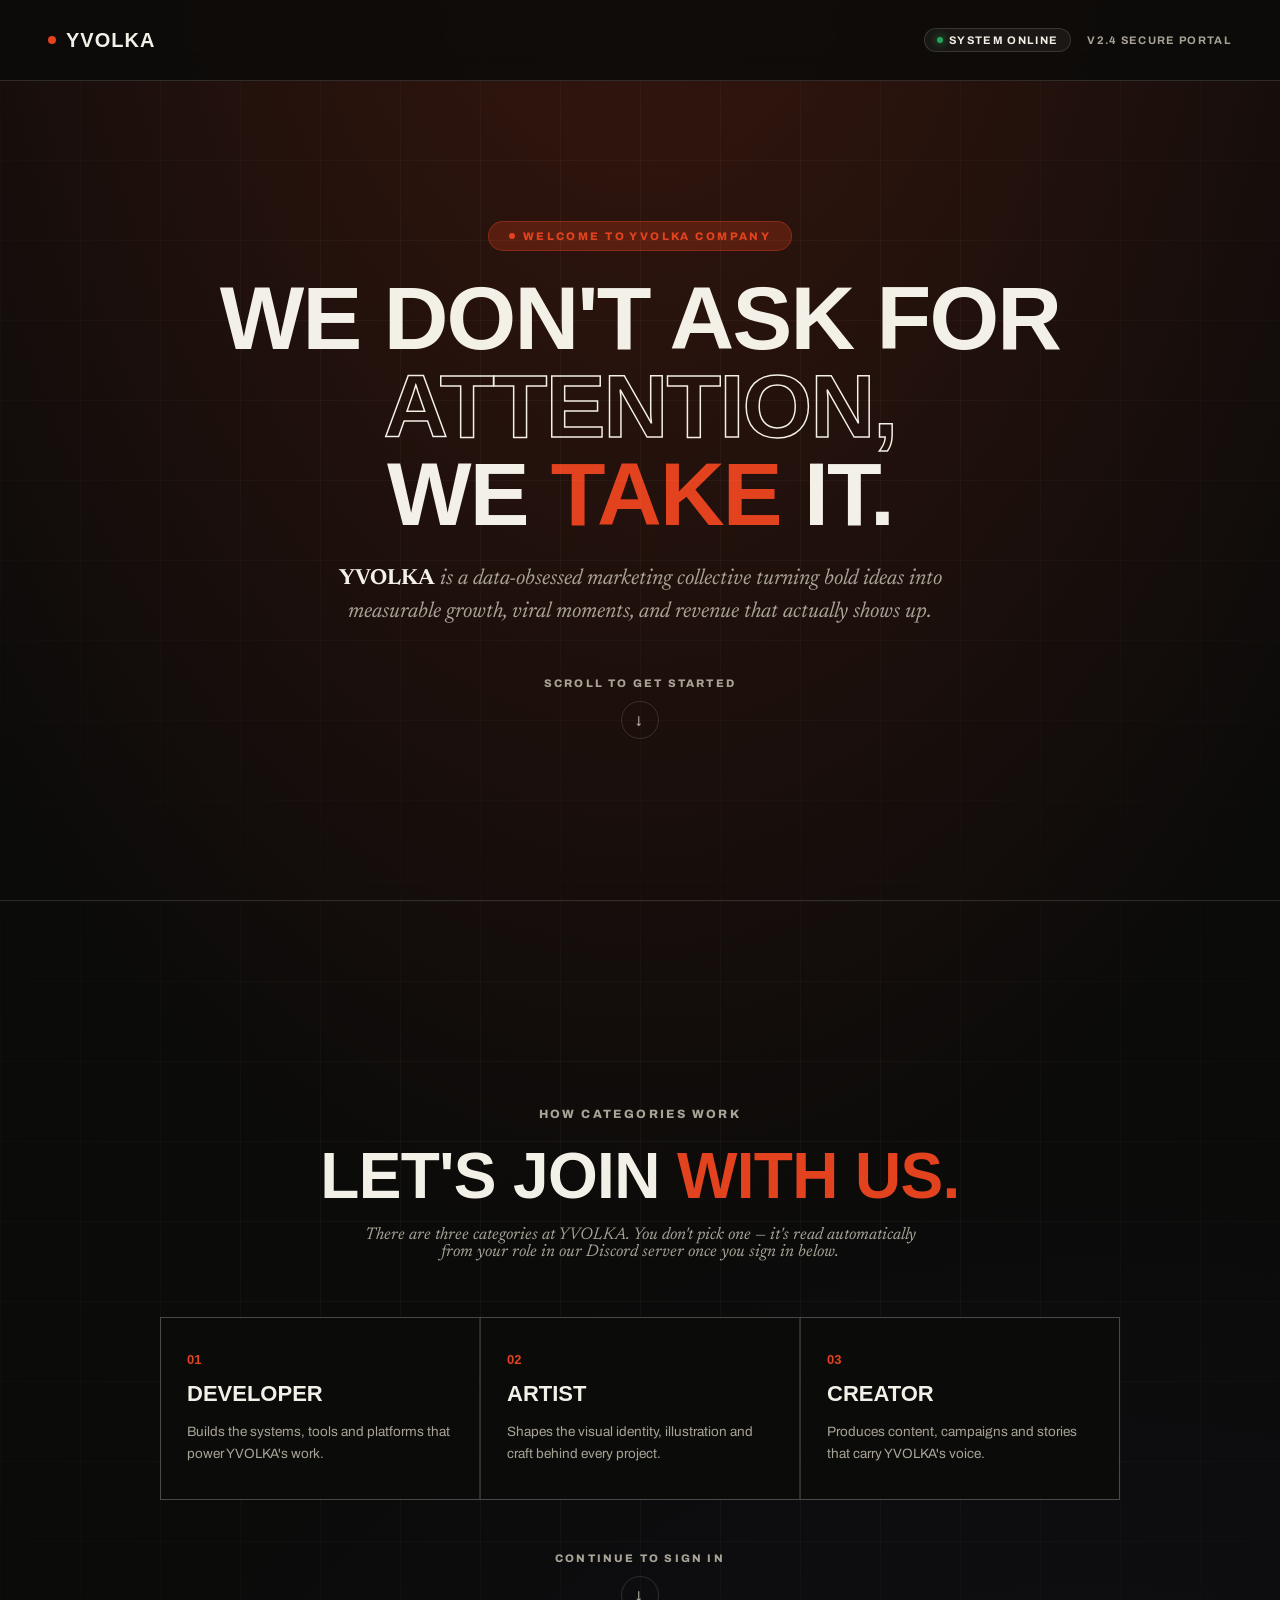
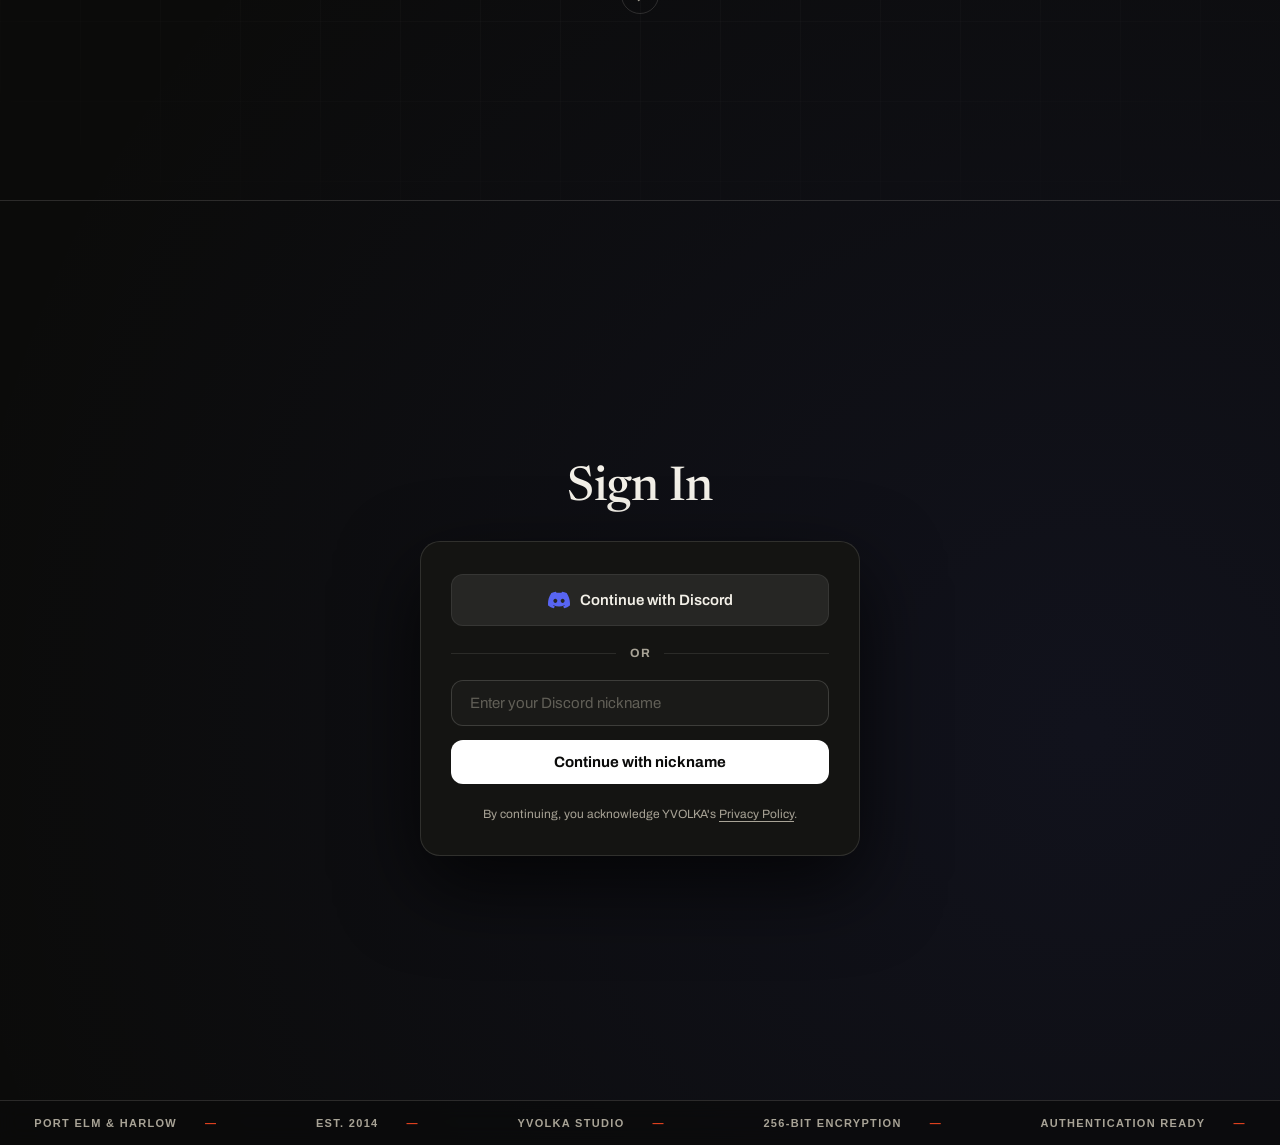
==== index.html @ 507f9763 "add files" ====
<!DOCTYPE html>
<html lang="en">
<head>
  <meta charset="UTF-8">
  <meta name="viewport" content="width=device-width, initial-scale=1.0">
  <title>YVOLKA Company </title>
  <link rel="preconnect" href="https://fonts.googleapis.com">
  <link href="https://fonts.googleapis.com/css2?family=Archivo:wght@400;500;600;700;900&family=Archivo+Expanded:wght@700;800;900&family=Newsreader:ital,wght@0,400;0,500;1,400&display=swap" rel="stylesheet">
  <link rel="stylesheet" href="style.css">
</head>
<body>

  <!-- ==================== WELCOME COVER VIEW (YVOLKA HERO + SCROLL TO LOGIN) ==================== -->
  <div id="welcomeView" class="app-view view-active">
    <div class="welcome-page-wrap">

      <!-- Top Fixed Nav Bar -->
      <header class="welcome-top-nav">
        <div class="welcome-brand">
          <span class="dot"></span> YVOLKA
        </div>
        <div class="welcome-sys-status">
          <div class="status-pill">
            <span class="live-dot"></span> SYSTEM ONLINE
          </div>
          <span>v2.4 SECURE PORTAL</span>
        </div>
      </header>

      <!-- SECTION 1: YVOLKA WELCOME GREETING HERO (FIRST SCREEN) -->
      <section class="yvolka-welcome-hero">
        <div class="welcome-grid-bg"></div>

        <div class="yvolka-badge">
          <span class="dot"></span> Welcome to YVOLKA Company
        </div>

        <h1 class="yvolka-hero-title">
          We don't ask for <span class="stroke">attention,</span><br>
          We <span class="accent">take</span> it.
        </h1>

        <p class="yvolka-hero-sub">
          <strong>YVOLKA</strong> is a data-obsessed marketing collective turning bold ideas into measurable growth, viral moments, and revenue that actually shows up.
        </p>

        <!-- Scroll down indicator to Role section -->
        <a href="#rolesSection" class="scroll-prompt">
          <span>Scroll to Get Started</span>
          <div class="scroll-arrow-icon">
            ↓
          </div>
        </a>
      </section>

      <!-- SECTION 1.5: LET'S JOIN WITH US — CATEGORIES (INFO ONLY, NO PICKING) -->
      <section id="rolesSection" class="roles-section">
        <div class="welcome-grid-bg"></div>
        <div class="roles-inner">
          <span class="eyebrow-alt">How categories work</span>
          <h2 class="roles-title">Let's Join <span class="accent">With Us.</span></h2>
          <p class="roles-sub">There are three categories at YVOLKA. You don't pick one — it's read automatically from your role in our Discord server once you sign in below.</p>

          <div class="role-info-grid">
            <div class="role-info-card">
              <span class="role-num">01</span>
              <h3>Developer</h3>
              <p>Builds the systems, tools and platforms that power YVOLKA's work.</p>
            </div>
            <div class="role-info-card">
              <span class="role-num">02</span>
              <h3>Artist</h3>
              <p>Shapes the visual identity, illustration and craft behind every project.</p>
            </div>
            <div class="role-info-card">
              <span class="role-num">03</span>
              <h3>Creator</h3>
              <p>Produces content, campaigns and stories that carry YVOLKA's voice.</p>
            </div>
          </div>

          <a href="#authSection" class="scroll-prompt roles-continue">
            <span>Continue to Sign In</span>
            <div class="scroll-arrow-icon">↓</div>
          </a>
        </div>
      </section>

      <!-- SECTION 2: SIGN IN CARD SECTION (SCROLL DOWN REVEAL) -->
      <section id="authSection" class="auth-section">
        <h2 class="auth-page-title">Sign In</h2>

        <div class="auth-card">
          <!-- Option 1: Continue with Discord -->
          <button id="discordLoginBtn" class="btn-auth-discord" title="Log in via official Discord OAuth2 API">
            <svg viewBox="0 0 127.14 96.36">
              <path d="M107.7,8.07A105.15,105.15,0,0,0,81.47,0a72.06,72.06,0,0,0-3.36,6.83A97.68,97.68,0,0,0,49,6.83,72.37,72.37,0,0,0,45.64,0,105.89,105.89,0,0,0,19.39,8.09C2.79,32.65-1.71,56.6.54,80.21h0A105.73,105.73,0,0,0,32.71,96.36,77.7,77.7,0,0,0,39.6,85.25a68.42,68.42,0,0,1-10.85-5.18c.91-.66,1.8-1.34,2.66-2a73.57,73.57,0,0,0,64.32,0c.87.69,1.76,1.37,2.66,2a68.68,68.68,0,0,1-10.87,5.19,77.5,77.5,0,0,0,6.89,11.1,105.25,105.25,0,0,0,32.19-16.14c2.64-27.38-4.51-51.11-18.91-72.13ZM42.45,65.69C36.18,65.69,31,60,31,53s5-12.74,11.43-12.74S54,45.92,53.86,53,48.8,65.69,42.45,65.69Zm42.24,0C78.41,65.69,73.25,60,73.25,53s5-12.74,11.44-12.74S96.23,45.92,96.09,53,91,65.69,84.69,65.69Z"/>
            </svg>
            Continue with Discord
          </button>

          <!-- Divider "OR" -->
          <div class="auth-divider">
            <span>OR</span>
          </div>

          <!-- Option 2: Enter Discord Nickname -->
          <div class="auth-input-group">
            <input type="text" id="nicknameInputInline" class="auth-input" placeholder="Enter your Discord nickname">
            <button id="nicknameSubmitBtn" class="btn-auth-continue">Continue with nickname</button>
          </div>

          <!-- Terms Footer -->
          <p class="auth-terms">
            By continuing, you acknowledge YVOLKA's <a href="#">Privacy Policy</a>.
          </p>
        </div>

      </section>

      <!-- Bottom Ticker -->
      <footer class="welcome-footer-ticker">
        <div class="welcome-ticker-inner">
          <span>PORT ELM &amp; HARLOW</span>
          <span>EST. 2014</span>
          <span>YVOLKA STUDIO</span>
          <span>256-BIT ENCRYPTION</span>
          <span>AUTHENTICATION READY</span>
        </div>
      </footer>
    </div>
  </div>

  <!-- ==================== PROTECTED DASHBOARD VIEW ==================== -->
  <div id="dashboardView" class="app-view">

    <!-- Top Discord User Status Bar -->
    <div id="discordUserBar" class="discord-user-bar">
      <div class="user-profile-info">
        <div class="user-avatar-wrap">
          <img id="userAvatarImg" class="user-avatar" src="https://cdn.discordapp.com/embed/avatars/0.png" alt="Discord Avatar">
          <span class="user-status-dot"></span>
        </div>
        <div class="user-details">
          <div class="user-name">
            <span id="userGlobalName">Alex Rivera</span>
            <span class="auth-badge">Verified via Discord</span>
            <span class="role-chip" id="userRoleBadge">—</span>
          </div>
          <div id="userUsername" class="user-tag">@alex_yvolka</div>
        </div>
      </div>

      <button id="logoutBtn" class="btn-logout">
        Sign Out
      </button>
    </div>

    <!-- MAIN YVOLKA COMPANY PROFILE CONTENT -->
    <header class="nav" id="siteNav">
      <a href="#top" class="logo"><span class="dot"></span>YVOLKA</a>
      <nav class="links">
        <a href="#" class="dash-nav-link active" data-view="home">Home</a>
        <a href="#" class="dash-nav-link" data-view="account">Account</a>
        <a href="#" class="dash-nav-link" data-view="campaign">Campaign</a>
      </nav>
      <a href="#contact" class="nav-cta">Contact</a>
    </header>

    <main id="top">

      <!-- ============== HOME (company content) ============== -->
      <div class="dash-view active" id="dashHome">

        <!-- HERO -->
        <section class="hero">
          <div class="hero-grid"></div>
          <div class="hero-eyebrow"><span class="dot"></span>PORT ELM &amp; HARLOW — DIGITAL BRAND STUDIO</div>
          <h1 class="hero-title">
            <span class="hero-reveal"><span>Built to <span class="stroke">provoke.</span></span></span><br>
            <span class="hero-reveal"><span>Designed to <span class="accent">convert.</span></span></span>
          </h1>
          <div class="hero-sub-row">
            <p class="hero-copy">YVOLKA is a research-driven design studio that helps brands <strong>engage</strong> users, <strong>connect</strong> with customers, and quietly <strong>outmaneuver</strong> their competition.</p>
            <div class="hero-tags tag-list">
              <span>Research</span><span>Strategy</span><span>Brand</span><span>Web</span>
            </div>
          </div>
        </section>

        <!-- CLIENT MARQUEE -->
        <section class="marquee-section" aria-label="Client roster">
          <div class="marquee-track" id="marqueeTrack"></div>
        </section>

        <!-- ABOUT -->
        <section class="section" id="about">
          <div class="about-grid">
            <div><span class="eyebrow">Who we are</span><h2 class="section-title">An international studio reimagining how brands connect</h2></div>
            <div>
              <p>We're a small team of curious humans who build work we're proud of, for brands we believe in. Every project pairs deep research with sharp art direction — combining strategy, branding, web design and development into digital experiences that actually move the needle.</p>
              <a href="#" class="reel-btn"><span class="playdot"></span> Play studio reel</a>
            </div>
          </div>
        </section>

        <!-- CAPABILITIES -->
        <section class="section" id="capabilities">
          <div class="section-head"><div><span class="eyebrow">What we do</span><h2 class="section-title">Capabilities</h2></div></div>
          <div class="cap-list">
            <details class="cap-item" open>
              <summary><span class="cap-num">01</span><span class="cap-title">Research &amp; Strategy</span><span class="cap-toggle">+</span></summary>
              <div class="cap-body">
                We ground every engagement in primary and secondary research — usability testing, competitive audits, and stakeholder interviews — so creative decisions are validated, not guessed.
                <div class="tag-list"><span>User Research</span><span>Competitive Audit</span><span>SEO Strategy</span></div>
              </div>
            </details>
            <details class="cap-item">
              <summary><span class="cap-num">02</span><span class="cap-title">Brand &amp; Design</span><span class="cap-toggle">+</span></summary>
              <div class="cap-body">
                Art direction, identity systems, and visual content that communicate what words can't — built to scale across every touchpoint a brand shows up in.
                <div class="tag-list"><span>Identity Systems</span><span>Art Direction</span><span>Design Systems</span></div>
              </div>
            </details>
            <details class="cap-item">
              <summary><span class="cap-num">03</span><span class="cap-title">Engineering</span><span class="cap-toggle">+</span></summary>
              <div class="cap-body">
                Full-stack discipline applied to low-code systems — Webflow, headless commerce, and custom builds — so founders can ship fast and test concepts without waiting on a dev queue.
                <div class="tag-list"><span>Webflow</span><span>eCommerce</span><span>Custom Development</span></div>
              </div>
            </details>
          </div>
        </section>

        <!-- AWARDS -->
        <section class="section">
          <div class="section-head"><div><span class="eyebrow">Recognition</span><h2 class="section-title">We don't chase awards, but it's nice</h2></div></div>
          <div class="awards-grid">
            <div class="award-card"><div class="award-org">Design Press</div><ul><li>Site of the Day</li><li>Honourable Mention</li><li>Studio to Watch</li></ul></div>
            <div class="award-card"><div class="award-org">Web Annual</div><ul><li>Site of the Day</li></ul></div>
            <div class="award-card"><div class="award-org">Interface Awards</div><ul><li>Website of the Day</li><li>UX Design</li><li>UI Design</li></ul></div>
            <div class="award-card"><div class="award-org">Craft Guild</div><ul><li>Shortlisted</li></ul></div>
          </div>
        </section>

        <!-- STAT TICKER -->
        <div class="stat-ticker">
          <div class="ticker-row right"><div class="ticker-inner" id="tickerA"></div></div>
          <div class="ticker-row left"><div class="ticker-inner" id="tickerB"></div></div>
        </div>

      </div>

      <!-- ============== ACCOUNT ============== -->
      <div class="dash-view" id="dashAccount">
        <section class="section account-section">
          <div class="section-head"><div><span class="eyebrow">Your profile</span><h2 class="section-title">Account</h2></div></div>

          <div class="account-card">
            <div class="account-card-top">
              <img id="accountAvatarImg" class="account-avatar" src="https://cdn.discordapp.com/embed/avatars/0.png" alt="">
              <div>
                <div class="account-name" id="accountName">—</div>
                <div class="user-tag" id="accountUsername">—</div>
                <div class="account-badges">
                  <span class="auth-badge" id="accountAuthBadge">—</span>
                  <span class="role-chip" id="accountRoleChip">—</span>
                </div>
              </div>
            </div>
            <div class="account-rows">
              <div class="account-row"><span>Category</span><span id="accountRoleText">—</span></div>
              <div class="account-row"><span>Member since</span><span id="accountJoined">—</span></div>
              <div class="account-row"><span>Status</span><span>Active member</span></div>
            </div>
            <p class="role-status-note" id="accountRoleNote"></p>
            <button id="accountLogoutBtn" class="btn-logout" style="margin-top:24px;">Sign Out</button>
          </div>
        </section>
      </div>

      <!-- ============== CAMPAIGN ============== -->
      <div class="dash-view" id="dashCampaign">

        <!-- FEATURED WORK / CAMPAIGNS -->
        <section class="section" id="work">
          <div class="section-head">
            <div><span class="eyebrow">Featured work</span><h2 class="section-title">Selected case studies</h2></div>
            <a href="#" class="section-link">View all work (31) →</a>
          </div>
          <div class="slider" id="slider">
            <div class="slide active" data-i="0">
              <div class="slide-media"><div class="thumb"></div></div>
              <div class="slide-meta">
                <div class="slide-name">Amber Field</div>
                <div class="tag-list"><span>Brand Identity</span><span>Creative Direction</span><span>Strategy</span><span>Concept Design</span></div>
              </div>
            </div>
            <div class="slide" data-i="1">
              <div class="slide-media"><div class="thumb"></div></div>
              <div class="slide-meta">
                <div class="slide-name">Northbound Co.</div>
                <div class="tag-list"><span>Digital Design</span><span>Web Development</span></div>
              </div>
            </div>
            <div class="slide" data-i="2">
              <div class="slide-media"><div class="thumb"></div></div>
              <div class="slide-meta">
                <div class="slide-name">Halden Gallery</div>
                <div class="tag-list"><span>Creative Direction</span><span>Digital Design</span><span>Web Development</span></div>
              </div>
            </div>
            <div class="slide" data-i="3">
              <div class="slide-media"><div class="thumb"></div></div>
              <div class="slide-meta">
                <div class="slide-name">Plainfield Finance</div>
                <div class="tag-list"><span>Brand Identity</span><span>Digital Design</span><span>Web Development</span></div>
              </div>
            </div>
            <div class="slider-nav" id="sliderNav"></div>
          </div>
        </section>

        <!-- BRANDS WORKED WITH — accordion -->
        <section class="section" id="clients">
          <div class="section-head"><div><span class="eyebrow">Track record</span><h2 class="section-title">Brands we've worked with</h2></div></div>
          <div class="worked-list" id="workedList"></div>
        </section>

      </div>

    </main>

    <!-- FOOTER -->
    <footer id="contact">
      <div class="footer-top">
        <div class="footer-cta">
          <span class="eyebrow">Start a project</span>
          <h3>Let's work — together.</h3>
          <a href="#" class="footer-link">Get in touch →</a>
        </div>
        <div class="footer-info">
          <div class="footer-col">
            <h4>Business Enquiries</h4>
            <a href="mailto:hello@yvolka.studio">hello@yvolka.studio</a>
            <a href="#">+1 (000) 000-0000</a>
          </div>
          <div class="footer-col">
            <h4>Studio</h4>
            <p>Studio address on request</p>
            <p>Port Elm · Harlow</p>
          </div>
          <div class="footer-col">
            <h4>Business Hours</h4>
            <p>Monday – Friday</p>
            <p>08:00 – 18:00</p>
          </div>

        </div>
      </div>
      <div class="footer-bottom">
        <p>YVOLKA © 2026. All rights reserved.</p>
        <div class="socials"><a href="#">Dribbble</a><a href="#">Instagram</a><a href="#">LinkedIn</a></div>
      </div>
    </footer>

  </div>

  <script src="main.js"></script>
</body>
</html>
---- style.css ----
:root{
  --black:#0b0b0a;
  --panel:#141412;
  --panel-glass: rgba(20, 20, 18, 0.88);
  --paper:#f3f0e8;
  --paper-dim:#a8a396;
  --red:#e3421f;
  --red-glow: rgba(227, 66, 31, 0.25);
  --line: rgba(243,240,232,0.14);
  --discord:#5865F2;
  --discord-hover:#4752C4;
}
*{margin:0;padding:0;box-sizing:border-box;}
html{scroll-behavior:smooth;}
body{background:var(--black);color:var(--paper);font-family:'Archivo',sans-serif;overflow-x:hidden;}
a{color:inherit;text-decoration:none;}
img{max-width:100%;display:block;}
::selection{background:var(--red);color:var(--black);}
a:focus-visible, button:focus-visible, summary:focus-visible{outline:2px solid var(--red);outline-offset:3px;}
@media (prefers-reduced-motion: reduce){
  *{animation-duration:0.01ms !important; animation-iteration-count:1 !important; transition-duration:0.01ms !important; scroll-behavior:auto !important;}
}
.wrap{max-width:1360px;margin:0 auto;padding:0 40px;}
.eyebrow{font-size:12px;font-weight:700;text-transform:uppercase;letter-spacing:0.16em;color:var(--red);display:block;margin-bottom:14px;}
.tag-list{display:flex;flex-wrap:wrap;gap:0;font-size:12px;text-transform:uppercase;letter-spacing:0.08em;color:var(--paper-dim);}
.tag-list span{padding:0 10px;}
.tag-list span:first-child{padding-left:0;}
.tag-list span:not(:last-child)::after{content:"—";margin-left:10px;color:var(--red);}

/* VIEW ROUTER TRANSITIONS */
.app-view {
  display: none;
  opacity: 0;
  transition: opacity 0.4s ease-in-out;
}
.app-view.view-active {
  display: block;
  opacity: 1;
}

/* WELCOME COVER PAGE - SCROLL TO LOGIN ARCHITECTURE */
.welcome-page-wrap {
  min-height: 100vh;
  position: relative;
  background: radial-gradient(ellipse 100% 80% at 50% -10%, rgba(227,66,31,0.22), transparent 70%), 
              radial-gradient(circle at 85% 85%, rgba(88, 101, 242, 0.08), transparent 45%),
              var(--black);
  overflow-x: hidden;
}
.welcome-grid-bg {
  position: absolute;
  inset: 0;
  background-image: linear-gradient(var(--line) 1px, transparent 1px), linear-gradient(90deg, var(--line) 1px, transparent 1px);
  background-size: 80px 80px;
  opacity: 0.25;
  mask-image: radial-gradient(ellipse 90% 90% at 50% 40%, black 25%, transparent 85%);
  pointer-events: none;
}

/* WELCOME TOP NAV BAR */
.welcome-top-nav {
  display: flex;
  align-items: center;
  justify-content: space-between;
  padding: 28px 48px;
  position: fixed;
  top: 0;
  left: 0;
  right: 0;
  z-index: 100;
  border-bottom: 1px solid var(--line);
  background: rgba(11, 11, 10, 0.85);
  backdrop-filter: blur(14px);
}
.welcome-brand {
  font-family: 'Archivo Expanded', sans-serif;
  font-weight: 900;
  font-size: 20px;
  letter-spacing: 1px;
  display: flex;
  align-items: center;
  gap: 10px;
}
.welcome-brand .dot {
  width: 8px;
  height: 8px;
  background: var(--red);
  border-radius: 50%;
}
.welcome-sys-status {
  display: flex;
  align-items: center;
  gap: 16px;
  font-size: 11px;
  font-weight: 700;
  text-transform: uppercase;
  letter-spacing: 0.12em;
  color: var(--paper-dim);
}
.status-pill {
  display: flex;
  align-items: center;
  gap: 6px;
  background: rgba(243, 240, 232, 0.05);
  border: 1px solid var(--line);
  padding: 5px 12px;
  border-radius: 999px;
  color: var(--paper);
}
.status-pill .live-dot {
  width: 6px;
  height: 6px;
  background: #23a55a;
  border-radius: 50%;
  box-shadow: 0 0 8px #23a55a;
  animation: pulse 1.8s ease-in-out infinite;
}

/* SECTION 1: YVOLKA WELCOME GREETING HERO (FIRST SCREEN) */
.yvolka-welcome-hero {
  min-height: 100vh;
  display: flex;
  flex-direction: column;
  justify-content: center;
  align-items: center;
  padding: 140px 24px 80px;
  text-align: center;
  position: relative;
  z-index: 5;
}
.yvolka-badge {
  display: inline-flex;
  align-items: center;
  gap: 8px;
  font-size: 11px;
  font-weight: 800;
  text-transform: uppercase;
  letter-spacing: 0.22em;
  color: var(--red);
  background: var(--red-glow);
  border: 1px solid rgba(227, 66, 31, 0.35);
  padding: 8px 20px;
  border-radius: 999px;
  margin-bottom: 24px;
}
.yvolka-badge .dot {
  width: 6px;
  height: 6px;
  background: var(--red);
  border-radius: 50%;
  animation: pulse 1.8s ease-in-out infinite;
}

.yvolka-hero-title {
  font-family: 'Archivo Expanded', sans-serif;
  font-weight: 900;
  font-size: clamp(40px, 7vw, 92px);
  line-height: 0.98;
  letter-spacing: -0.02em;
  text-transform: uppercase;
  max-width: 1100px;
  margin-bottom: 24px;
}
.yvolka-hero-title .accent { color: var(--red); }
.yvolka-hero-title .stroke { color: transparent; -webkit-text-stroke: 1.5px var(--paper); }

.yvolka-hero-sub {
  font-family: 'Newsreader', serif;
  font-size: 22px;
  line-height: 1.5;
  color: var(--paper-dim);
  font-style: italic;
  max-width: 640px;
  margin-bottom: 48px;
}
.yvolka-hero-sub strong {
  color: var(--paper);
  font-style: normal;
}

/* SCROLL PROMPT INDICATOR */
.scroll-prompt {
  display: inline-flex;
  flex-direction: column;
  align-items: center;
  gap: 12px;
  color: var(--paper-dim);
  font-size: 11px;
  font-weight: 800;
  text-transform: uppercase;
  letter-spacing: 0.2em;
  text-decoration: none;
  cursor: pointer;
  transition: color 0.25s;
}
.scroll-prompt:hover {
  color: var(--red);
}
.scroll-arrow-icon {
  width: 38px;
  height: 38px;
  border: 1px solid var(--line);
  border-radius: 50%;
  display: flex;
  align-items: center;
  justify-content: center;
  animation: bounceDown 2s ease-in-out infinite;
}
@keyframes bounceDown {
  0%, 100% { transform: translateY(0); }
  50% { transform: translateY(8px); }
}

/* SECTION 2: SIGN IN CARD SECTION (BELOW HERO) */
.auth-section {
  min-height: 100vh;
  display: flex;
  flex-direction: column;
  align-items: center;
  justify-content: center;
  padding: 100px 24px 80px;
  position: relative;
  z-index: 5;
  border-top: 1px solid var(--line);
}

.auth-page-title {
  font-family: 'Newsreader', serif;
  font-weight: 500;
  font-size: 48px;
  color: var(--paper);
  margin-bottom: 28px;
  letter-spacing: -0.01em;
}

.auth-card {
  max-width: 440px;
  width: 100%;
  background: #141412;
  border: 1px solid rgba(243, 240, 232, 0.12);
  border-radius: 20px;
  padding: 32px 30px;
  box-shadow: 0 30px 80px rgba(0, 0, 0, 0.7);
  display: flex;
  flex-direction: column;
  gap: 16px;
}

/* CONTINUE WITH DISCORD BUTTON */
.btn-auth-discord {
  width: 100%;
  display: flex;
  align-items: center;
  justify-content: center;
  gap: 10px;
  background: #262624;
  color: var(--paper);
  font-family: 'Archivo', sans-serif;
  font-size: 15px;
  font-weight: 600;
  padding: 14px 20px;
  border-radius: 12px;
  border: 1px solid rgba(243, 240, 232, 0.08);
  cursor: pointer;
  transition: all 0.2s ease;
}
.btn-auth-discord:hover {
  background: #333330;
  border-color: rgba(243, 240, 232, 0.2);
}
.btn-auth-discord svg {
  width: 22px;
  height: 22px;
  fill: #5865F2;
}

/* DIVIDER "OR" */
.auth-divider {
  display: flex;
  align-items: center;
  text-align: center;
  color: var(--paper-dim);
  font-size: 12px;
  font-weight: 700;
  letter-spacing: 0.08em;
  margin: 4px 0;
}
.auth-divider::before,
.auth-divider::after {
  content: '';
  flex: 1;
  border-bottom: 1px solid rgba(243, 240, 232, 0.1);
}
.auth-divider span {
  padding: 0 14px;
}

/* INPUT & CONTINUE BUTTON */
.auth-input-group {
  display: flex;
  flex-direction: column;
  gap: 14px;
}
.auth-input {
  width: 100%;
  background: #1a1a18;
  border: 1px solid rgba(243, 240, 232, 0.16);
  border-radius: 12px;
  color: var(--paper);
  padding: 14px 18px;
  font-size: 15px;
  font-family: 'Archivo', sans-serif;
  outline: none;
  transition: border-color 0.2s, box-shadow 0.2s;
}
.auth-input::placeholder {
  color: rgba(168, 163, 150, 0.5);
}
.auth-input:focus {
  border-color: var(--paper);
  box-shadow: 0 0 0 2px rgba(243, 240, 232, 0.1);
}

.btn-auth-continue {
  width: 100%;
  background: #ffffff;
  color: #0b0b0a;
  font-family: 'Archivo', sans-serif;
  font-size: 15px;
  font-weight: 700;
  padding: 14px;
  border-radius: 12px;
  border: none;
  cursor: pointer;
  transition: all 0.2s ease;
}
.btn-auth-continue:hover {
  background: #e6e3db;
}

/* TERMS DISCLAIMER */
.auth-terms {
  font-size: 12px;
  color: var(--paper-dim);
  text-align: center;
  line-height: 1.4;
  margin-top: 6px;
}
.auth-terms a {
  color: var(--paper-dim);
  text-decoration: underline;
  text-underline-offset: 3px;
  transition: color 0.2s;
}
.auth-terms a:hover {
  color: var(--paper);
}

.config-trigger-wrap {
  width: 100%;
  text-align: center;
  margin-top: 14px;
}
.btn-config-link {
  font-size: 11px;
  font-weight: 700;
  text-transform: uppercase;
  letter-spacing: 0.14em;
  color: var(--paper-dim);
  background: none;
  border: none;
  cursor: pointer;
  transition: color 0.2s;
  text-decoration: underline;
  text-underline-offset: 4px;
}
.btn-config-link:hover {
  color: var(--red);
}

/* WELCOME BOTTOM TICKER */
.welcome-footer-ticker {
  border-top: 1px solid var(--line);
  background: rgba(11, 11, 10, 0.7);
  backdrop-filter: blur(10px);
  padding: 16px 0;
  overflow: hidden;
  position: relative;
  z-index: 10;
}
.welcome-ticker-inner {
  display: flex;
  justify-content: space-around;
  align-items: center;
  gap: 30px;
  font-family: 'Archivo Expanded', sans-serif;
  font-size: 11px;
  font-weight: 800;
  text-transform: uppercase;
  letter-spacing: 0.12em;
  color: var(--paper-dim);
}
.welcome-ticker-inner span {
  display: inline-flex;
  align-items: center;
  gap: 8px;
}
.welcome-ticker-inner span::after {
  content: "—";
  color: var(--red);
  margin-left: 20px;
}

/* TOP DISCORD USER BAR (DASHBOARD) */
.discord-user-bar {
  background: rgba(14, 14, 12, 0.95);
  backdrop-filter: blur(12px);
  -webkit-backdrop-filter: blur(12px);
  border-bottom: 1px solid var(--line);
  padding: 12px 40px;
  display: flex;
  align-items: center;
  justify-content: space-between;
  position: sticky;
  top: 0;
  z-index: 101;
}
.user-profile-info {
  display: flex;
  align-items: center;
  gap: 14px;
}
.user-avatar-wrap {
  position: relative;
  width: 36px;
  height: 36px;
}
.user-avatar {
  width: 36px;
  height: 36px;
  border-radius: 50%;
  object-fit: cover;
  border: 1.5px solid var(--red);
}
.user-status-dot {
  position: absolute;
  bottom: 0;
  right: 0;
  width: 10px;
  height: 10px;
  background: #23a55a;
  border: 2px solid var(--black);
  border-radius: 50%;
}
.user-details {
  display: flex;
  flex-direction: column;
}
.user-name {
  font-family: 'Archivo Expanded', sans-serif;
  font-size: 13px;
  font-weight: 800;
  color: var(--paper);
  text-transform: uppercase;
  letter-spacing: 0.04em;
  display: flex;
  align-items: center;
  gap: 8px;
}
.user-tag {
  font-size: 11px;
  font-family: 'Archivo', sans-serif;
  color: var(--paper-dim);
  font-weight: 500;
}
.auth-badge {
  font-size: 10px;
  font-weight: 700;
  text-transform: uppercase;
  letter-spacing: 0.1em;
  background: rgba(88, 101, 242, 0.2);
  color: var(--discord);
  border: 1px solid rgba(88, 101, 242, 0.4);
  padding: 2px 8px;
  border-radius: 4px;
}

.btn-logout {
  background: transparent;
  color: var(--paper-dim);
  border: 1px solid var(--line);
  font-size: 11px;
  font-weight: 700;
  text-transform: uppercase;
  letter-spacing: 0.1em;
  padding: 8px 18px;
  border-radius: 999px;
  cursor: pointer;
  transition: all 0.2s;
}
.btn-logout:hover {
  background: var(--red);
  color: var(--black);
  border-color: var(--red);
}

/* CONFIG MODAL */
.modal-overlay {
  display: none;
  position: fixed;
  inset: 0;
  background: rgba(0, 0, 0, 0.85);
  backdrop-filter: blur(8px);
  z-index: 200;
  align-items: center;
  justify-content: center;
  padding: 24px;
}
.modal-overlay.modal-open {
  display: flex;
}
.modal-card {
  max-width: 520px;
  width: 100%;
  background: var(--panel);
  border: 1px solid var(--line);
  border-radius: 16px;
  padding: 36px 32px;
  box-shadow: 0 24px 60px rgba(0,0,0,0.8);
}
.modal-card h3 {
  font-family: 'Archivo Expanded', sans-serif;
  font-size: 20px;
  font-weight: 900;
  text-transform: uppercase;
  margin-bottom: 8px;
}
.modal-card p {
  font-size: 13px;
  color: var(--paper-dim);
  line-height: 1.5;
  margin-bottom: 24px;
}
.input-group {
  display: flex;
  flex-direction: column;
  gap: 8px;
  margin-bottom: 18px;
  text-align: left;
}
.input-group label {
  font-size: 11px;
  font-weight: 700;
  text-transform: uppercase;
  letter-spacing: 0.1em;
  color: var(--paper-dim);
}
.input-group input {
  background: var(--black);
  border: 1px solid var(--line);
  color: var(--paper);
  padding: 12px 16px;
  border-radius: 8px;
  font-family: monospace;
  font-size: 13px;
  outline: none;
  transition: border-color 0.2s;
}
.input-group input:focus {
  border-color: var(--red);
}
.modal-buttons {
  display: flex;
  gap: 12px;
  justify-content: flex-end;
  margin-top: 28px;
}
.btn-secondary {
  background: transparent;
  border: 1px solid var(--line);
  color: var(--paper);
  padding: 10px 20px;
  border-radius: 999px;
  font-weight: 700;
  font-size: 12px;
  text-transform: uppercase;
  cursor: pointer;
}
.btn-primary {
  background: var(--red);
  border: none;
  color: var(--black);
  padding: 10px 24px;
  border-radius: 999px;
  font-weight: 800;
  font-size: 12px;
  text-transform: uppercase;
  cursor: pointer;
}

/* NAV ADJUSTMENT FOR DASHBOARD */
header.nav {
  position: sticky;
  top: 61px;
  left: 0;
  right: 0;
  z-index: 100;
  display: flex;
  align-items: center;
  justify-content: space-between;
  padding: 24px 40px;
  background: rgba(11, 11, 10, 0.9);
  backdrop-filter: blur(10px);
  border-bottom: 1px solid var(--line);
  transition: background .3s, padding .3s;
}
header.nav.scrolled {
  padding: 16px 40px;
}
.logo { font-family: 'Archivo Expanded', sans-serif; font-weight: 900; font-size: 19px; letter-spacing: 0.3px; display: flex; align-items: center; gap: 8px; }
.logo span.dot { width: 8px; height: 8px; background: var(--red); border-radius: 50%; }
nav.links { display: flex; gap: 32px; font-size: 13px; font-weight: 600; text-transform: uppercase; letter-spacing: 0.08em; }
nav.links a { position: relative; padding-bottom: 4px; }
nav.links a::after { content: ""; position: absolute; left: 0; bottom: 0; width: 0; height: 1px; background: var(--red); transition: width .25s; }
nav.links a:hover::after { width: 100%; }
.nav-cta { font-size: 12px; font-weight: 700; text-transform: uppercase; letter-spacing: 0.08em; border: 1px solid var(--paper); padding: 10px 18px; border-radius: 999px; transition: .2s; white-space: nowrap; }
.nav-cta:hover { background: var(--red); border-color: var(--red); color: var(--black); }

/* HERO */
.hero {
  min-height: calc(100vh - 120px);
  display: flex;
  flex-direction: column;
  justify-content: flex-end;
  padding: 120px 40px 70px;
  position: relative;
  background: radial-gradient(ellipse 80% 60% at 25% 10%, rgba(227,66,31,0.14), transparent 60%), var(--black);
  border-bottom: 1px solid var(--line);
  overflow: hidden;
}
.hero-grid { position: absolute; inset: 0; background-image: linear-gradient(var(--line) 1px, transparent 1px), linear-gradient(90deg, var(--line) 1px, transparent 1px); background-size: 80px 80px; opacity: .35; mask-image: radial-gradient(ellipse 90% 70% at 50% 30%, black 30%, transparent 90%); pointer-events: none; }
.hero-eyebrow { font-size: 13px; font-weight: 700; text-transform: uppercase; letter-spacing: .18em; color: var(--paper-dim); display: flex; align-items: center; gap: 10px; margin-bottom: 26px; }
.hero-eyebrow .dot { width: 6px; height: 6px; background: var(--red); border-radius: 50%; animation: pulse 1.8s ease-in-out infinite; }
@keyframes pulse { 0%,100%{opacity:1}50%{opacity:.3} }
h1.hero-title { font-family: 'Archivo Expanded', sans-serif; font-weight: 900; font-size: clamp(42px, 7.6vw, 108px); line-height: .96; letter-spacing: -.02em; text-transform: uppercase; max-width: 1200px; }
h1.hero-title .stroke { color: transparent; -webkit-text-stroke: 1.5px var(--paper); }
h1.hero-title .accent { color: var(--red); }
.hero-reveal { overflow: hidden; display: block; }
.hero-reveal span { display: inline-block; animation: rise .8s cubic-bezier(.2,.8,.2,1) both; }
.hero-reveal:nth-of-type(1) span { animation-delay: .05s; }
.hero-reveal:nth-of-type(2) span { animation-delay: .2s; }
@keyframes rise { from { transform: translateY(110%); } to { transform: translateY(0); } }
.hero-sub-row { display: flex; justify-content: space-between; align-items: flex-end; margin-top: 46px; flex-wrap: wrap; gap: 28px; }
.hero-copy { max-width: 460px; font-family: 'Newsreader', serif; font-size: 18px; line-height: 1.5; color: var(--paper-dim); font-style: italic; }
.hero-copy strong { color: var(--red); font-style: normal; font-weight: 600; }
.hero-tags { display: flex; gap: 0; }

/* MARQUEE & SECTIONS */
.marquee-section { padding: 26px 0; border-bottom: 1px solid var(--line); overflow: hidden; white-space: nowrap; }
.marquee-track { display: inline-flex; animation: scroll-left 50s linear infinite; }
.marquee-section:hover .marquee-track { animation-play-state: paused; }
.marquee-track span { font-family: 'Archivo Expanded', sans-serif; font-size: 19px; font-weight: 700; text-transform: uppercase; color: var(--paper-dim); padding: 0 26px; display: inline-flex; align-items: center; gap: 26px; }
.marquee-track span::after { content: "—"; color: var(--red); }
@keyframes scroll-left { from { transform: translateX(0); } to { transform: translateX(-50%); } }

.section { padding: 110px 40px; border-bottom: 1px solid var(--line); }
.section-head { display: flex; justify-content: space-between; align-items: flex-end; margin-bottom: 56px; flex-wrap: wrap; gap: 20px; }
h2.section-title { font-family: 'Archivo Expanded', sans-serif; font-weight: 900; font-size: clamp(30px, 4vw, 52px); line-height: 1.03; letter-spacing: -.01em; text-transform: uppercase; max-width: 760px; }
.section-link { font-size: 13px; font-weight: 700; text-transform: uppercase; letter-spacing: .08em; border-bottom: 1px solid var(--paper); padding-bottom: 3px; white-space: nowrap; transition: opacity .2s; }
.section-link:hover { opacity: .6; }

/* FEATURED WORK SLIDER */
.slider { position: relative; }
.slide { display: none; }
.slide.active { display: grid; grid-template-columns: 1fr; gap: 26px; }
.slide-media { aspect-ratio: 16/8.2; position: relative; overflow: hidden; background: #141412; }
.slide-media .thumb { position: absolute; inset: 0; background: linear-gradient(135deg,#3a160c,#0b0b0a 65%), repeating-linear-gradient(45deg, rgba(243,240,232,.05) 0 2px, transparent 2px 26px); transition: transform .6s cubic-bezier(.2,.8,.2,1); }
.slide:hover .thumb { transform: scale(1.03); }
.slide-meta { display: flex; justify-content: space-between; align-items: flex-end; flex-wrap: wrap; gap: 14px; }
.slide-name { font-family: 'Archivo Expanded', sans-serif; font-weight: 900; font-size: clamp(24px, 3vw, 38px); text-transform: uppercase; }
.slider-nav { display: flex; gap: 10px; margin-top: 34px; }
.slider-dot { width: 34px; height: 2px; background: var(--line); cursor: pointer; border: none; transition: background .2s; }
.slider-dot.active { background: var(--red); }

/* ABOUT & ACCORDIONS */
.about-grid { display: grid; grid-template-columns: 0.9fr 1.3fr; gap: 60px; align-items: start; }
.about-grid p { font-size: 17px; line-height: 1.7; color: var(--paper-dim); max-width: 560px; }
.reel-btn { display: inline-flex; align-items: center; gap: 12px; margin-top: 30px; font-size: 12px; font-weight: 700; text-transform: uppercase; letter-spacing: .1em; border: 1px solid var(--paper); border-radius: 999px; padding: 12px 22px; transition: .2s; }
.reel-btn:hover { background: var(--red); border-color: var(--red); color: var(--black); }
.reel-btn .playdot { width: 8px; height: 8px; border-radius: 50%; background: var(--red); }
.reel-btn:hover .playdot { background: var(--black); }

.cap-list { border-top: 1px solid var(--line); }
.cap-item { border-bottom: 1px solid var(--line); }
.cap-item summary { list-style: none; cursor: pointer; display: flex; align-items: center; gap: 28px; padding: 30px 0; }
.cap-item summary::-webkit-details-marker { display: none; }
.cap-num { font-family: 'Archivo Expanded', sans-serif; font-weight: 800; font-size: 14px; color: var(--red); min-width: 32px; }
.cap-title { font-family: 'Archivo Expanded', sans-serif; font-weight: 900; font-size: clamp(22px, 2.6vw, 34px); text-transform: uppercase; flex: 1; }
.cap-toggle { width: 28px; height: 28px; border: 1px solid var(--paper-dim); border-radius: 50%; display: flex; align-items: center; justify-content: center; font-size: 16px; flex-shrink: 0; transition: .2s; }
.cap-item[open] .cap-toggle { background: var(--red); border-color: var(--red); color: var(--black); }
.cap-body { padding: 0 0 34px 60px; font-size: 16px; line-height: 1.7; color: var(--paper-dim); max-width: 640px; }
.cap-body .tag-list { margin-top: 16px; }

.worked-list { border-top: 1px solid var(--line); }
.worked-item { border-bottom: 1px solid var(--line); }
.worked-item summary { list-style: none; cursor: pointer; display: flex; align-items: center; gap: 24px; padding: 24px 0; }
.worked-item summary::-webkit-details-marker { display: none; }
.worked-idx { font-family: 'Archivo Expanded', sans-serif; font-weight: 800; font-size: 13px; color: var(--paper-dim); min-width: 28px; }
.worked-name { font-family: 'Archivo Expanded', sans-serif; font-weight: 800; font-size: 20px; text-transform: uppercase; flex: 1; }
.worked-tags { font-size: 11px; text-transform: uppercase; letter-spacing: .08em; color: var(--paper-dim); display: none; }
@media(min-width:720px){ .worked-tags { display: block; } }
.worked-body { padding: 0 0 28px 52px; font-size: 15px; line-height: 1.65; color: var(--paper-dim); max-width: 640px; }

.awards-grid { display: grid; grid-template-columns: repeat(4, 1fr); gap: 2px; background: var(--line); }
.award-card { background: var(--black); padding: 32px 26px; }
.award-org { font-family: 'Archivo Expanded', sans-serif; font-weight: 800; font-size: 16px; text-transform: uppercase; margin-bottom: 16px; color: var(--paper); }
.award-org::before { content: ""; display: inline-block; width: 6px; height: 6px; background: var(--red); border-radius: 50%; margin-right: 8px; }
.award-card ul { list-style: none; font-size: 13px; color: var(--paper-dim); line-height: 2; }

.stat-ticker { border-top: 1px solid var(--line); border-bottom: 1px solid var(--line); overflow: hidden; }
.ticker-row { white-space: nowrap; overflow: hidden; border-bottom: 1px solid var(--line); }
.ticker-row:last-child { border-bottom: none; }
.ticker-inner { display: inline-flex; padding: 16px 0; }
.ticker-inner span { font-family: 'Archivo Expanded', sans-serif; font-weight: 800; font-size: 14px; text-transform: uppercase; padding: 0 28px; color: var(--paper-dim); border-right: 1px solid var(--line); }
.ticker-row.right .ticker-inner { animation: scroll-right 38s linear infinite; }
.ticker-row.left .ticker-inner { animation: scroll-left2 38s linear infinite; }
@keyframes scroll-right { from { transform: translateX(-50%); } to { transform: translateX(0); } }
@keyframes scroll-left2 { from { transform: translateX(0); } to { transform: translateX(-50%); } }

footer { padding: 100px 40px 40px; }
.footer-top { display: flex; justify-content: space-between; align-items: flex-start; gap: 50px; flex-wrap: wrap; padding-bottom: 60px; border-bottom: 1px solid var(--line); }
.footer-cta h3 { font-family: 'Archivo Expanded', sans-serif; font-weight: 900; text-transform: uppercase; font-size: clamp(28px, 4.2vw, 58px); line-height: 1; max-width: 680px; }
.footer-link { display: inline-flex; align-items: center; gap: 10px; margin-top: 26px; font-size: 13px; font-weight: 700; text-transform: uppercase; letter-spacing: .08em; border-bottom: 1px solid var(--red); padding-bottom: 4px; color: var(--red); }
.footer-info { display: flex; gap: 60px; flex-wrap: wrap; }
.footer-col h4 { font-size: 11px; text-transform: uppercase; letter-spacing: .14em; color: var(--paper-dim); margin-bottom: 14px; }
.footer-col p, .footer-col a { display: block; font-size: 14px; line-height: 1.7; color: var(--paper); }
.footer-col a:hover { color: var(--red); }
.footer-bottom { display: flex; justify-content: space-between; align-items: center; padding-top: 26px; flex-wrap: wrap; gap: 14px; }
.footer-bottom p { font-size: 12px; color: var(--paper-dim); }
.footer-bottom .socials { display: flex; gap: 20px; font-size: 12px; text-transform: uppercase; letter-spacing: .06em; }

@media(max-width:900px){
  .wrap { padding: 0 22px; }
  .welcome-top-nav { padding: 20px 22px; }
  .discord-user-bar { padding: 10px 22px; }
  header.nav { padding: 20px 22px; top: 61px; }
  nav.links { display: none; }
  .auth-card { padding: 28px 22px; }
  .yvolka-hero-title { font-size: clamp(32px, 8vw, 60px); }
  .auth-page-title { font-size: 38px; }
  .hero { padding: 110px 22px 50px; }
  .section { padding: 76px 22px; }
  .about-grid { grid-template-columns: 1fr; gap: 30px; }
  .cap-body, .worked-body { padding-left: 0; }
  .awards-grid { grid-template-columns: 1fr 1fr; }
}

/* ==========================================================================
   ADDITIONS — role selection ("Let's Join With Us") + dashboard tabs
   ========================================================================== */

/* ROLE INFO SECTION (before login) */
.roles-section{
  min-height: 100vh;
  display: flex;
  align-items: center;
  justify-content: center;
  padding: 120px 24px 100px;
  position: relative;
  z-index: 5;
  border-top: 1px solid var(--line);
}
.roles-inner{ max-width: 960px; width: 100%; text-align: center; position: relative; z-index: 5; }
.eyebrow-alt{
  font-size: 12px; font-weight: 800; text-transform: uppercase; letter-spacing: .2em;
  color: var(--paper-dim); display: block; margin-bottom: 18px;
}
.roles-title{
  font-family: 'Archivo Expanded', sans-serif; font-weight: 900;
  font-size: clamp(34px, 5.5vw, 64px); text-transform: uppercase; letter-spacing: -.01em;
  margin-bottom: 14px;
}
.roles-title .accent{ color: var(--red); }
.roles-sub{
  font-family: 'Newsreader', serif; font-style: italic; color: var(--paper-dim);
  font-size: 17px; max-width: 560px; margin: 0 auto 56px;
}

/* ROLE INFO GRID (read-only — categories are not clickable, just explained) */
.role-info-grid{
  display: grid; grid-template-columns: repeat(3, 1fr); gap: 2px;
  background: var(--line); border: 1px solid var(--line); margin-bottom: 48px; text-align: left;
}
.role-info-card{
  background: var(--black); color: var(--paper); padding: 34px 26px;
  display: flex; flex-direction: column; gap: 14px;
}
.role-num{ font-family: 'Archivo Expanded', sans-serif; font-weight: 800; font-size: 13px; color: var(--red); }
.role-info-card h3{ font-family: 'Archivo Expanded', sans-serif; font-weight: 900; font-size: 22px; text-transform: uppercase; }
.role-info-card p{ font-size: 13.5px; line-height: 1.6; color: var(--paper-dim); }

.roles-continue{ margin: 0 auto; }

/* ROLE CHIP (top bar + account tab) */
.role-chip{
  font-size: 10px; font-weight: 800; text-transform: uppercase; letter-spacing: .1em;
  background: rgba(227,66,31,0.15); color: var(--red); border: 1px solid rgba(227,66,31,0.35);
  padding: 2px 8px; border-radius: 4px;
  transition: background .2s ease, color .2s ease, border-color .2s ease;
}
.role-chip.muted{
  background: rgba(243,240,232,0.06); color: var(--paper-dim); border-color: var(--line);
}

/* ROLE STATUS NOTE (Account tab) */
.role-status-note{
  font-size: 12.5px; line-height: 1.6; color: var(--paper-dim); margin-top: 16px;
}

/* DASHBOARD TAB VIEWS (Home / Account / Campaign) */
.dash-view{ display: none; }
.dash-view.active{ display: block; }
.dash-nav-link.active::after{ width: 100%; }

/* ACCOUNT VIEW */
.account-section{ padding-top: 90px; }
.account-card{
  max-width: 560px; background: var(--panel); border: 1px solid var(--line);
  border-radius: 16px; padding: 34px;
}
.account-card-top{ display: flex; gap: 18px; align-items: center; margin-bottom: 28px; }
.account-avatar{ width: 64px; height: 64px; border-radius: 50%; border: 1.5px solid var(--red); object-fit: cover; }
.account-name{ font-family: 'Archivo Expanded', sans-serif; font-weight: 900; font-size: 20px; text-transform: uppercase; }
.account-badges{ display: flex; gap: 8px; margin-top: 8px; flex-wrap: wrap; }
.account-rows{ border-top: 1px solid var(--line); }
.account-row{ display: flex; justify-content: space-between; padding: 14px 0; border-bottom: 1px solid var(--line); font-size: 14px; }
.account-row span:first-child{ color: var(--paper-dim); text-transform: uppercase; font-size: 11px; letter-spacing: .08em; }

@media(max-width: 900px){
  .role-cards{ grid-template-columns: 1fr; }
  .account-card{ padding: 26px; }
}
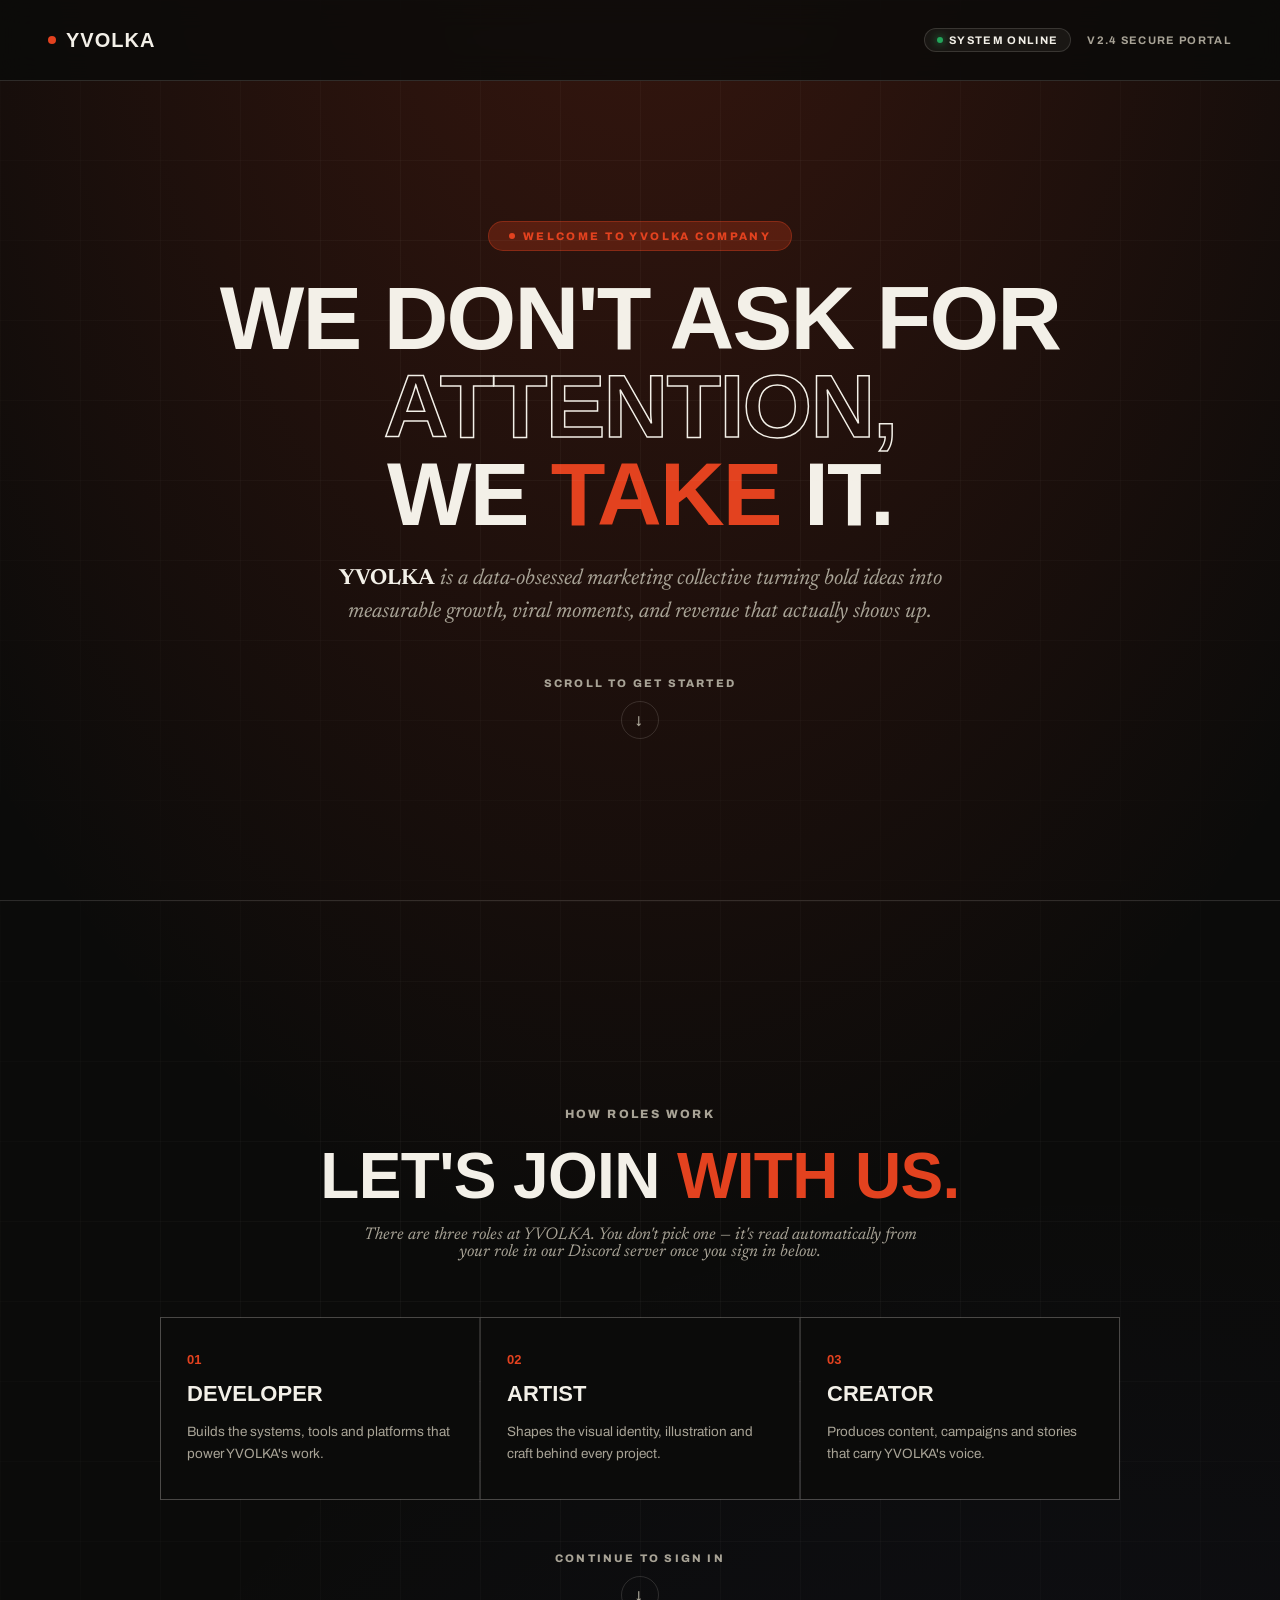
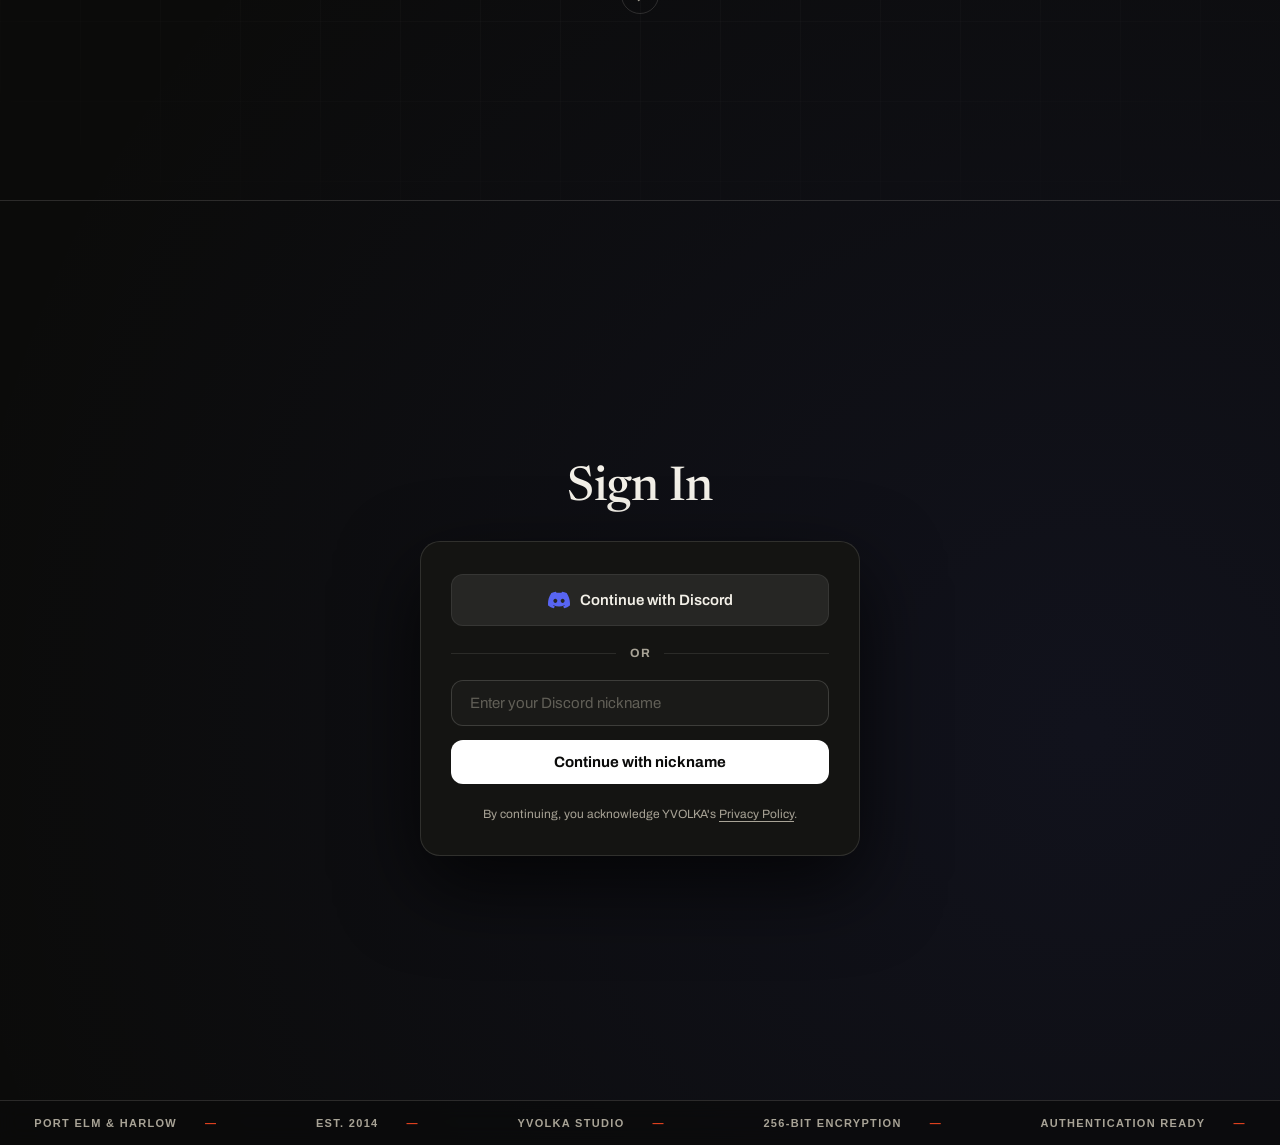
==== commit 00718c62: "initial backend" ====
--- a/index.html
+++ b/index.html
@@ -3,7 +3,8 @@
 <head>
   <meta charset="UTF-8">
   <meta name="viewport" content="width=device-width, initial-scale=1.0">
-  <title>YVOLKA Company </title>
+  <title>YVOLKA — Sign In</title>
+  <meta name="description" content="Sign in to the YVOLKA Company portal. Authenticate with Discord to access campaigns, your account, and sponsorship information.">
   <link rel="preconnect" href="https://fonts.googleapis.com">
   <link href="https://fonts.googleapis.com/css2?family=Archivo:wght@400;500;600;700;900&family=Archivo+Expanded:wght@700;800;900&family=Newsreader:ital,wght@0,400;0,500;1,400&display=swap" rel="stylesheet">
   <link rel="stylesheet" href="style.css">
@@ -11,361 +12,124 @@
 <body>
 
   <!-- ==================== WELCOME COVER VIEW (YVOLKA HERO + SCROLL TO LOGIN) ==================== -->
-  <div id="welcomeView" class="app-view view-active">
-    <div class="welcome-page-wrap">
+  <div class="welcome-page-wrap">
 
-      <!-- Top Fixed Nav Bar -->
-      <header class="welcome-top-nav">
-        <div class="welcome-brand">
-          <span class="dot"></span> YVOLKA
+    <!-- Top Fixed Nav Bar -->
+    <header class="welcome-top-nav">
+      <div class="welcome-brand">
+        <span class="dot"></span> YVOLKA
+      </div>
+      <div class="welcome-sys-status">
+        <div class="status-pill">
+          <span class="live-dot"></span> SYSTEM ONLINE
         </div>
-        <div class="welcome-sys-status">
-          <div class="status-pill">
-            <span class="live-dot"></span> SYSTEM ONLINE
+        <span>v2.4 SECURE PORTAL</span>
+      </div>
+    </header>
+
+    <!-- SECTION 1: YVOLKA WELCOME GREETING HERO (FIRST SCREEN) -->
+    <section class="yvolka-welcome-hero">
+      <div class="welcome-grid-bg"></div>
+
+      <div class="yvolka-badge">
+        <span class="dot"></span> Welcome to YVOLKA Company
+      </div>
+
+      <h1 class="yvolka-hero-title">
+        We don't ask for <span class="stroke">attention,</span><br>
+        We <span class="accent">take</span> it.
+      </h1>
+
+      <p class="yvolka-hero-sub">
+        <strong>YVOLKA</strong> is a data-obsessed marketing collective turning bold ideas into measurable growth, viral moments, and revenue that actually shows up.
+      </p>
+
+      <!-- Scroll down indicator to Role section -->
+      <a href="#rolesSection" class="scroll-prompt">
+        <span>Scroll to Get Started</span>
+        <div class="scroll-arrow-icon">
+          ↓
+        </div>
+      </a>
+    </section>
+
+    <!-- SECTION 1.5: LET'S JOIN WITH US — ROLES (INFO ONLY, NO PICKING) -->
+    <section id="rolesSection" class="roles-section">
+      <div class="welcome-grid-bg"></div>
+      <div class="roles-inner">
+        <span class="eyebrow-alt">How roles work</span>
+        <h2 class="roles-title">Let's Join <span class="accent">With Us.</span></h2>
+        <p class="roles-sub">There are three roles at YVOLKA. You don't pick one — it's read automatically from your role in our Discord server once you sign in below.</p>
+
+        <div class="role-info-grid">
+          <div class="role-info-card">
+            <span class="role-num">01</span>
+            <h3>Developer</h3>
+            <p>Builds the systems, tools and platforms that power YVOLKA's work.</p>
           </div>
-          <span>v2.4 SECURE PORTAL</span>
-        </div>
-      </header>
-
-      <!-- SECTION 1: YVOLKA WELCOME GREETING HERO (FIRST SCREEN) -->
-      <section class="yvolka-welcome-hero">
-        <div class="welcome-grid-bg"></div>
-
-        <div class="yvolka-badge">
-          <span class="dot"></span> Welcome to YVOLKA Company
+          <div class="role-info-card">
+            <span class="role-num">02</span>
+            <h3>Artist</h3>
+            <p>Shapes the visual identity, illustration and craft behind every project.</p>
+          </div>
+          <div class="role-info-card">
+            <span class="role-num">03</span>
+            <h3>Creator</h3>
+            <p>Produces content, campaigns and stories that carry YVOLKA's voice.</p>
+          </div>
         </div>
 
-        <h1 class="yvolka-hero-title">
-          We don't ask for <span class="stroke">attention,</span><br>
-          We <span class="accent">take</span> it.
-        </h1>
+        <a href="#authSection" class="scroll-prompt roles-continue">
+          <span>Continue to Sign In</span>
+          <div class="scroll-arrow-icon">↓</div>
+        </a>
+      </div>
+    </section>
 
-        <p class="yvolka-hero-sub">
-          <strong>YVOLKA</strong> is a data-obsessed marketing collective turning bold ideas into measurable growth, viral moments, and revenue that actually shows up.
-        </p>
+    <!-- SECTION 2: SIGN IN CARD SECTION (SCROLL DOWN REVEAL) -->
+    <section id="authSection" class="auth-section">
+      <h2 class="auth-page-title">Sign In</h2>
 
-        <!-- Scroll down indicator to Role section -->
-        <a href="#rolesSection" class="scroll-prompt">
-          <span>Scroll to Get Started</span>
-          <div class="scroll-arrow-icon">
-            ↓
-          </div>
-        </a>
-      </section>
+      <div class="auth-card">
+        <!-- Option 1: Continue with Discord -->
+        <button id="discordLoginBtn" class="btn-auth-discord" title="Log in via official Discord OAuth2 API">
+          <svg viewBox="0 0 127.14 96.36">
+            <path d="M107.7,8.07A105.15,105.15,0,0,0,81.47,0a72.06,72.06,0,0,0-3.36,6.83A97.68,97.68,0,0,0,49,6.83,72.37,72.37,0,0,0,45.64,0,105.89,105.89,0,0,0,19.39,8.09C2.79,32.65-1.71,56.6.54,80.21h0A105.73,105.73,0,0,0,32.71,96.36,77.7,77.7,0,0,0,39.6,85.25a68.42,68.42,0,0,1-10.85-5.18c.91-.66,1.8-1.34,2.66-2a73.57,73.57,0,0,0,64.32,0c.87.69,1.76,1.37,2.66,2a68.68,68.68,0,0,1-10.87,5.19,77.5,77.5,0,0,0,6.89,11.1,105.25,105.25,0,0,0,32.19-16.14c2.64-27.38-4.51-51.11-18.91-72.13ZM42.45,65.69C36.18,65.69,31,60,31,53s5-12.74,11.43-12.74S54,45.92,53.86,53,48.8,65.69,42.45,65.69Zm42.24,0C78.41,65.69,73.25,60,73.25,53s5-12.74,11.44-12.74S96.23,45.92,96.09,53,91,65.69,84.69,65.69Z"/>
+          </svg>
+          Continue with Discord
+        </button>
 
-      <!-- SECTION 1.5: LET'S JOIN WITH US — CATEGORIES (INFO ONLY, NO PICKING) -->
-      <section id="rolesSection" class="roles-section">
-        <div class="welcome-grid-bg"></div>
-        <div class="roles-inner">
-          <span class="eyebrow-alt">How categories work</span>
-          <h2 class="roles-title">Let's Join <span class="accent">With Us.</span></h2>
-          <p class="roles-sub">There are three categories at YVOLKA. You don't pick one — it's read automatically from your role in our Discord server once you sign in below.</p>
-
-          <div class="role-info-grid">
-            <div class="role-info-card">
-              <span class="role-num">01</span>
-              <h3>Developer</h3>
-              <p>Builds the systems, tools and platforms that power YVOLKA's work.</p>
-            </div>
-            <div class="role-info-card">
-              <span class="role-num">02</span>
-              <h3>Artist</h3>
-              <p>Shapes the visual identity, illustration and craft behind every project.</p>
-            </div>
-            <div class="role-info-card">
-              <span class="role-num">03</span>
-              <h3>Creator</h3>
-              <p>Produces content, campaigns and stories that carry YVOLKA's voice.</p>
-            </div>
-          </div>
-
-          <a href="#authSection" class="scroll-prompt roles-continue">
-            <span>Continue to Sign In</span>
-            <div class="scroll-arrow-icon">↓</div>
-          </a>
-        </div>
-      </section>
-
-      <!-- SECTION 2: SIGN IN CARD SECTION (SCROLL DOWN REVEAL) -->
-      <section id="authSection" class="auth-section">
-        <h2 class="auth-page-title">Sign In</h2>
-
-        <div class="auth-card">
-          <!-- Option 1: Continue with Discord -->
-          <button id="discordLoginBtn" class="btn-auth-discord" title="Log in via official Discord OAuth2 API">
-            <svg viewBox="0 0 127.14 96.36">
-              <path d="M107.7,8.07A105.15,105.15,0,0,0,81.47,0a72.06,72.06,0,0,0-3.36,6.83A97.68,97.68,0,0,0,49,6.83,72.37,72.37,0,0,0,45.64,0,105.89,105.89,0,0,0,19.39,8.09C2.79,32.65-1.71,56.6.54,80.21h0A105.73,105.73,0,0,0,32.71,96.36,77.7,77.7,0,0,0,39.6,85.25a68.42,68.42,0,0,1-10.85-5.18c.91-.66,1.8-1.34,2.66-2a73.57,73.57,0,0,0,64.32,0c.87.69,1.76,1.37,2.66,2a68.68,68.68,0,0,1-10.87,5.19,77.5,77.5,0,0,0,6.89,11.1,105.25,105.25,0,0,0,32.19-16.14c2.64-27.38-4.51-51.11-18.91-72.13ZM42.45,65.69C36.18,65.69,31,60,31,53s5-12.74,11.43-12.74S54,45.92,53.86,53,48.8,65.69,42.45,65.69Zm42.24,0C78.41,65.69,73.25,60,73.25,53s5-12.74,11.44-12.74S96.23,45.92,96.09,53,91,65.69,84.69,65.69Z"/>
-            </svg>
-            Continue with Discord
-          </button>
-
-          <!-- Divider "OR" -->
-          <div class="auth-divider">
-            <span>OR</span>
-          </div>
-
-          <!-- Option 2: Enter Discord Nickname -->
-          <div class="auth-input-group">
-            <input type="text" id="nicknameInputInline" class="auth-input" placeholder="Enter your Discord nickname">
-            <button id="nicknameSubmitBtn" class="btn-auth-continue">Continue with nickname</button>
-          </div>
-
-          <!-- Terms Footer -->
-          <p class="auth-terms">
-            By continuing, you acknowledge YVOLKA's <a href="#">Privacy Policy</a>.
-          </p>
+        <!-- Divider "OR" -->
+        <div class="auth-divider">
+          <span>OR</span>
         </div>
 
-      </section>
+        <!-- Option 2: Enter Discord Nickname -->
+        <div class="auth-input-group">
+          <input type="text" id="nicknameInputInline" class="auth-input" placeholder="Enter your Discord nickname">
+          <button id="nicknameSubmitBtn" class="btn-auth-continue">Continue with nickname</button>
+        </div>
 
-      <!-- Bottom Ticker -->
-      <footer class="welcome-footer-ticker">
-        <div class="welcome-ticker-inner">
-          <span>PORT ELM &amp; HARLOW</span>
-          <span>EST. 2014</span>
-          <span>YVOLKA STUDIO</span>
-          <span>256-BIT ENCRYPTION</span>
-          <span>AUTHENTICATION READY</span>
-        </div>
-      </footer>
-    </div>
+        <!-- Terms Footer -->
+        <p class="auth-terms">
+          By continuing, you acknowledge YVOLKA's <a href="#">Privacy Policy</a>.
+        </p>
+      </div>
+
+    </section>
+
+    <!-- Bottom Ticker -->
+    <footer class="welcome-footer-ticker">
+      <div class="welcome-ticker-inner">
+        <span>PORT ELM &amp; HARLOW</span>
+        <span>EST. 2014</span>
+        <span>YVOLKA STUDIO</span>
+        <span>256-BIT ENCRYPTION</span>
+        <span>AUTHENTICATION READY</span>
+      </div>
+    </footer>
   </div>
 
-  <!-- ==================== PROTECTED DASHBOARD VIEW ==================== -->
-  <div id="dashboardView" class="app-view">
-
-    <!-- Top Discord User Status Bar -->
-    <div id="discordUserBar" class="discord-user-bar">
-      <div class="user-profile-info">
-        <div class="user-avatar-wrap">
-          <img id="userAvatarImg" class="user-avatar" src="https://cdn.discordapp.com/embed/avatars/0.png" alt="Discord Avatar">
-          <span class="user-status-dot"></span>
-        </div>
-        <div class="user-details">
-          <div class="user-name">
-            <span id="userGlobalName">Alex Rivera</span>
-            <span class="auth-badge">Verified via Discord</span>
-            <span class="role-chip" id="userRoleBadge">—</span>
-          </div>
-          <div id="userUsername" class="user-tag">@alex_yvolka</div>
-        </div>
-      </div>
-
-      <button id="logoutBtn" class="btn-logout">
-        Sign Out
-      </button>
-    </div>
-
-    <!-- MAIN YVOLKA COMPANY PROFILE CONTENT -->
-    <header class="nav" id="siteNav">
-      <a href="#top" class="logo"><span class="dot"></span>YVOLKA</a>
-      <nav class="links">
-        <a href="#" class="dash-nav-link active" data-view="home">Home</a>
-        <a href="#" class="dash-nav-link" data-view="account">Account</a>
-        <a href="#" class="dash-nav-link" data-view="campaign">Campaign</a>
-      </nav>
-      <a href="#contact" class="nav-cta">Contact</a>
-    </header>
-
-    <main id="top">
-
-      <!-- ============== HOME (company content) ============== -->
-      <div class="dash-view active" id="dashHome">
-
-        <!-- HERO -->
-        <section class="hero">
-          <div class="hero-grid"></div>
-          <div class="hero-eyebrow"><span class="dot"></span>PORT ELM &amp; HARLOW — DIGITAL BRAND STUDIO</div>
-          <h1 class="hero-title">
-            <span class="hero-reveal"><span>Built to <span class="stroke">provoke.</span></span></span><br>
-            <span class="hero-reveal"><span>Designed to <span class="accent">convert.</span></span></span>
-          </h1>
-          <div class="hero-sub-row">
-            <p class="hero-copy">YVOLKA is a research-driven design studio that helps brands <strong>engage</strong> users, <strong>connect</strong> with customers, and quietly <strong>outmaneuver</strong> their competition.</p>
-            <div class="hero-tags tag-list">
-              <span>Research</span><span>Strategy</span><span>Brand</span><span>Web</span>
-            </div>
-          </div>
-        </section>
-
-        <!-- CLIENT MARQUEE -->
-        <section class="marquee-section" aria-label="Client roster">
-          <div class="marquee-track" id="marqueeTrack"></div>
-        </section>
-
-        <!-- ABOUT -->
-        <section class="section" id="about">
-          <div class="about-grid">
-            <div><span class="eyebrow">Who we are</span><h2 class="section-title">An international studio reimagining how brands connect</h2></div>
-            <div>
-              <p>We're a small team of curious humans who build work we're proud of, for brands we believe in. Every project pairs deep research with sharp art direction — combining strategy, branding, web design and development into digital experiences that actually move the needle.</p>
-              <a href="#" class="reel-btn"><span class="playdot"></span> Play studio reel</a>
-            </div>
-          </div>
-        </section>
-
-        <!-- CAPABILITIES -->
-        <section class="section" id="capabilities">
-          <div class="section-head"><div><span class="eyebrow">What we do</span><h2 class="section-title">Capabilities</h2></div></div>
-          <div class="cap-list">
-            <details class="cap-item" open>
-              <summary><span class="cap-num">01</span><span class="cap-title">Research &amp; Strategy</span><span class="cap-toggle">+</span></summary>
-              <div class="cap-body">
-                We ground every engagement in primary and secondary research — usability testing, competitive audits, and stakeholder interviews — so creative decisions are validated, not guessed.
-                <div class="tag-list"><span>User Research</span><span>Competitive Audit</span><span>SEO Strategy</span></div>
-              </div>
-            </details>
-            <details class="cap-item">
-              <summary><span class="cap-num">02</span><span class="cap-title">Brand &amp; Design</span><span class="cap-toggle">+</span></summary>
-              <div class="cap-body">
-                Art direction, identity systems, and visual content that communicate what words can't — built to scale across every touchpoint a brand shows up in.
-                <div class="tag-list"><span>Identity Systems</span><span>Art Direction</span><span>Design Systems</span></div>
-              </div>
-            </details>
-            <details class="cap-item">
-              <summary><span class="cap-num">03</span><span class="cap-title">Engineering</span><span class="cap-toggle">+</span></summary>
-              <div class="cap-body">
-                Full-stack discipline applied to low-code systems — Webflow, headless commerce, and custom builds — so founders can ship fast and test concepts without waiting on a dev queue.
-                <div class="tag-list"><span>Webflow</span><span>eCommerce</span><span>Custom Development</span></div>
-              </div>
-            </details>
-          </div>
-        </section>
-
-        <!-- AWARDS -->
-        <section class="section">
-          <div class="section-head"><div><span class="eyebrow">Recognition</span><h2 class="section-title">We don't chase awards, but it's nice</h2></div></div>
-          <div class="awards-grid">
-            <div class="award-card"><div class="award-org">Design Press</div><ul><li>Site of the Day</li><li>Honourable Mention</li><li>Studio to Watch</li></ul></div>
-            <div class="award-card"><div class="award-org">Web Annual</div><ul><li>Site of the Day</li></ul></div>
-            <div class="award-card"><div class="award-org">Interface Awards</div><ul><li>Website of the Day</li><li>UX Design</li><li>UI Design</li></ul></div>
-            <div class="award-card"><div class="award-org">Craft Guild</div><ul><li>Shortlisted</li></ul></div>
-          </div>
-        </section>
-
-        <!-- STAT TICKER -->
-        <div class="stat-ticker">
-          <div class="ticker-row right"><div class="ticker-inner" id="tickerA"></div></div>
-          <div class="ticker-row left"><div class="ticker-inner" id="tickerB"></div></div>
-        </div>
-
-      </div>
-
-      <!-- ============== ACCOUNT ============== -->
-      <div class="dash-view" id="dashAccount">
-        <section class="section account-section">
-          <div class="section-head"><div><span class="eyebrow">Your profile</span><h2 class="section-title">Account</h2></div></div>
-
-          <div class="account-card">
-            <div class="account-card-top">
-              <img id="accountAvatarImg" class="account-avatar" src="https://cdn.discordapp.com/embed/avatars/0.png" alt="">
-              <div>
-                <div class="account-name" id="accountName">—</div>
-                <div class="user-tag" id="accountUsername">—</div>
-                <div class="account-badges">
-                  <span class="auth-badge" id="accountAuthBadge">—</span>
-                  <span class="role-chip" id="accountRoleChip">—</span>
-                </div>
-              </div>
-            </div>
-            <div class="account-rows">
-              <div class="account-row"><span>Category</span><span id="accountRoleText">—</span></div>
-              <div class="account-row"><span>Member since</span><span id="accountJoined">—</span></div>
-              <div class="account-row"><span>Status</span><span>Active member</span></div>
-            </div>
-            <p class="role-status-note" id="accountRoleNote"></p>
-            <button id="accountLogoutBtn" class="btn-logout" style="margin-top:24px;">Sign Out</button>
-          </div>
-        </section>
-      </div>
-
-      <!-- ============== CAMPAIGN ============== -->
-      <div class="dash-view" id="dashCampaign">
-
-        <!-- FEATURED WORK / CAMPAIGNS -->
-        <section class="section" id="work">
-          <div class="section-head">
-            <div><span class="eyebrow">Featured work</span><h2 class="section-title">Selected case studies</h2></div>
-            <a href="#" class="section-link">View all work (31) →</a>
-          </div>
-          <div class="slider" id="slider">
-            <div class="slide active" data-i="0">
-              <div class="slide-media"><div class="thumb"></div></div>
-              <div class="slide-meta">
-                <div class="slide-name">Amber Field</div>
-                <div class="tag-list"><span>Brand Identity</span><span>Creative Direction</span><span>Strategy</span><span>Concept Design</span></div>
-              </div>
-            </div>
-            <div class="slide" data-i="1">
-              <div class="slide-media"><div class="thumb"></div></div>
-              <div class="slide-meta">
-                <div class="slide-name">Northbound Co.</div>
-                <div class="tag-list"><span>Digital Design</span><span>Web Development</span></div>
-              </div>
-            </div>
-            <div class="slide" data-i="2">
-              <div class="slide-media"><div class="thumb"></div></div>
-              <div class="slide-meta">
-                <div class="slide-name">Halden Gallery</div>
-                <div class="tag-list"><span>Creative Direction</span><span>Digital Design</span><span>Web Development</span></div>
-              </div>
-            </div>
-            <div class="slide" data-i="3">
-              <div class="slide-media"><div class="thumb"></div></div>
-              <div class="slide-meta">
-                <div class="slide-name">Plainfield Finance</div>
-                <div class="tag-list"><span>Brand Identity</span><span>Digital Design</span><span>Web Development</span></div>
-              </div>
-            </div>
-            <div class="slider-nav" id="sliderNav"></div>
-          </div>
-        </section>
-
-        <!-- BRANDS WORKED WITH — accordion -->
-        <section class="section" id="clients">
-          <div class="section-head"><div><span class="eyebrow">Track record</span><h2 class="section-title">Brands we've worked with</h2></div></div>
-          <div class="worked-list" id="workedList"></div>
-        </section>
-
-      </div>
-
-    </main>
-
-    <!-- FOOTER -->
-    <footer id="contact">
-      <div class="footer-top">
-        <div class="footer-cta">
-          <span class="eyebrow">Start a project</span>
-          <h3>Let's work — together.</h3>
-          <a href="#" class="footer-link">Get in touch →</a>
-        </div>
-        <div class="footer-info">
-          <div class="footer-col">
-            <h4>Business Enquiries</h4>
-            <a href="mailto:hello@yvolka.studio">hello@yvolka.studio</a>
-            <a href="#">+1 (000) 000-0000</a>
-          </div>
-          <div class="footer-col">
-            <h4>Studio</h4>
-            <p>Studio address on request</p>
-            <p>Port Elm · Harlow</p>
-          </div>
-          <div class="footer-col">
-            <h4>Business Hours</h4>
-            <p>Monday – Friday</p>
-            <p>08:00 – 18:00</p>
-          </div>
-
-        </div>
-      </div>
-      <div class="footer-bottom">
-        <p>YVOLKA © 2026. All rights reserved.</p>
-        <div class="socials"><a href="#">Dribbble</a><a href="#">Instagram</a><a href="#">LinkedIn</a></div>
-      </div>
-    </footer>
-
-  </div>
-
-  <script src="main.js"></script>
+  <script src="login.js"></script>
 </body>
 </html>
--- a/style.css
+++ b/style.css
@@ -356,28 +356,6 @@
   color: var(--paper);
 }
 
-.config-trigger-wrap {
-  width: 100%;
-  text-align: center;
-  margin-top: 14px;
-}
-.btn-config-link {
-  font-size: 11px;
-  font-weight: 700;
-  text-transform: uppercase;
-  letter-spacing: 0.14em;
-  color: var(--paper-dim);
-  background: none;
-  border: none;
-  cursor: pointer;
-  transition: color 0.2s;
-  text-decoration: underline;
-  text-underline-offset: 4px;
-}
-.btn-config-link:hover {
-  color: var(--red);
-}
-
 /* WELCOME BOTTOM TICKER */
 .welcome-footer-ticker {
   border-top: 1px solid var(--line);
@@ -473,17 +451,6 @@
   color: var(--paper-dim);
   font-weight: 500;
 }
-.auth-badge {
-  font-size: 10px;
-  font-weight: 700;
-  text-transform: uppercase;
-  letter-spacing: 0.1em;
-  background: rgba(88, 101, 242, 0.2);
-  color: var(--discord);
-  border: 1px solid rgba(88, 101, 242, 0.4);
-  padding: 2px 8px;
-  border-radius: 4px;
-}
 
 .btn-logout {
   background: transparent;
@@ -504,100 +471,6 @@
   border-color: var(--red);
 }
 
-/* CONFIG MODAL */
-.modal-overlay {
-  display: none;
-  position: fixed;
-  inset: 0;
-  background: rgba(0, 0, 0, 0.85);
-  backdrop-filter: blur(8px);
-  z-index: 200;
-  align-items: center;
-  justify-content: center;
-  padding: 24px;
-}
-.modal-overlay.modal-open {
-  display: flex;
-}
-.modal-card {
-  max-width: 520px;
-  width: 100%;
-  background: var(--panel);
-  border: 1px solid var(--line);
-  border-radius: 16px;
-  padding: 36px 32px;
-  box-shadow: 0 24px 60px rgba(0,0,0,0.8);
-}
-.modal-card h3 {
-  font-family: 'Archivo Expanded', sans-serif;
-  font-size: 20px;
-  font-weight: 900;
-  text-transform: uppercase;
-  margin-bottom: 8px;
-}
-.modal-card p {
-  font-size: 13px;
-  color: var(--paper-dim);
-  line-height: 1.5;
-  margin-bottom: 24px;
-}
-.input-group {
-  display: flex;
-  flex-direction: column;
-  gap: 8px;
-  margin-bottom: 18px;
-  text-align: left;
-}
-.input-group label {
-  font-size: 11px;
-  font-weight: 700;
-  text-transform: uppercase;
-  letter-spacing: 0.1em;
-  color: var(--paper-dim);
-}
-.input-group input {
-  background: var(--black);
-  border: 1px solid var(--line);
-  color: var(--paper);
-  padding: 12px 16px;
-  border-radius: 8px;
-  font-family: monospace;
-  font-size: 13px;
-  outline: none;
-  transition: border-color 0.2s;
-}
-.input-group input:focus {
-  border-color: var(--red);
-}
-.modal-buttons {
-  display: flex;
-  gap: 12px;
-  justify-content: flex-end;
-  margin-top: 28px;
-}
-.btn-secondary {
-  background: transparent;
-  border: 1px solid var(--line);
-  color: var(--paper);
-  padding: 10px 20px;
-  border-radius: 999px;
-  font-weight: 700;
-  font-size: 12px;
-  text-transform: uppercase;
-  cursor: pointer;
-}
-.btn-primary {
-  background: var(--red);
-  border: none;
-  color: var(--black);
-  padding: 10px 24px;
-  border-radius: 999px;
-  font-weight: 800;
-  font-size: 12px;
-  text-transform: uppercase;
-  cursor: pointer;
-}
-
 /* NAV ADJUSTMENT FOR DASHBOARD */
 header.nav {
   position: sticky;
@@ -619,113 +492,22 @@
 }
 .logo { font-family: 'Archivo Expanded', sans-serif; font-weight: 900; font-size: 19px; letter-spacing: 0.3px; display: flex; align-items: center; gap: 8px; }
 .logo span.dot { width: 8px; height: 8px; background: var(--red); border-radius: 50%; }
-nav.links { display: flex; gap: 32px; font-size: 13px; font-weight: 600; text-transform: uppercase; letter-spacing: 0.08em; }
-nav.links a { position: relative; padding-bottom: 4px; }
+nav.links { display: flex; gap: 26px; font-size: 13px; font-weight: 600; text-transform: uppercase; letter-spacing: 0.08em; }
+nav.links a { position: relative; padding-bottom: 4px; white-space: nowrap; }
 nav.links a::after { content: ""; position: absolute; left: 0; bottom: 0; width: 0; height: 1px; background: var(--red); transition: width .25s; }
 nav.links a:hover::after { width: 100%; }
 .nav-cta { font-size: 12px; font-weight: 700; text-transform: uppercase; letter-spacing: 0.08em; border: 1px solid var(--paper); padding: 10px 18px; border-radius: 999px; transition: .2s; white-space: nowrap; }
 .nav-cta:hover { background: var(--red); border-color: var(--red); color: var(--black); }
 
-/* HERO */
-.hero {
-  min-height: calc(100vh - 120px);
-  display: flex;
-  flex-direction: column;
-  justify-content: flex-end;
-  padding: 120px 40px 70px;
-  position: relative;
-  background: radial-gradient(ellipse 80% 60% at 25% 10%, rgba(227,66,31,0.14), transparent 60%), var(--black);
-  border-bottom: 1px solid var(--line);
-  overflow: hidden;
-}
-.hero-grid { position: absolute; inset: 0; background-image: linear-gradient(var(--line) 1px, transparent 1px), linear-gradient(90deg, var(--line) 1px, transparent 1px); background-size: 80px 80px; opacity: .35; mask-image: radial-gradient(ellipse 90% 70% at 50% 30%, black 30%, transparent 90%); pointer-events: none; }
-.hero-eyebrow { font-size: 13px; font-weight: 700; text-transform: uppercase; letter-spacing: .18em; color: var(--paper-dim); display: flex; align-items: center; gap: 10px; margin-bottom: 26px; }
-.hero-eyebrow .dot { width: 6px; height: 6px; background: var(--red); border-radius: 50%; animation: pulse 1.8s ease-in-out infinite; }
-@keyframes pulse { 0%,100%{opacity:1}50%{opacity:.3} }
-h1.hero-title { font-family: 'Archivo Expanded', sans-serif; font-weight: 900; font-size: clamp(42px, 7.6vw, 108px); line-height: .96; letter-spacing: -.02em; text-transform: uppercase; max-width: 1200px; }
-h1.hero-title .stroke { color: transparent; -webkit-text-stroke: 1.5px var(--paper); }
-h1.hero-title .accent { color: var(--red); }
-.hero-reveal { overflow: hidden; display: block; }
-.hero-reveal span { display: inline-block; animation: rise .8s cubic-bezier(.2,.8,.2,1) both; }
-.hero-reveal:nth-of-type(1) span { animation-delay: .05s; }
-.hero-reveal:nth-of-type(2) span { animation-delay: .2s; }
-@keyframes rise { from { transform: translateY(110%); } to { transform: translateY(0); } }
-.hero-sub-row { display: flex; justify-content: space-between; align-items: flex-end; margin-top: 46px; flex-wrap: wrap; gap: 28px; }
-.hero-copy { max-width: 460px; font-family: 'Newsreader', serif; font-size: 18px; line-height: 1.5; color: var(--paper-dim); font-style: italic; }
-.hero-copy strong { color: var(--red); font-style: normal; font-weight: 600; }
-.hero-tags { display: flex; gap: 0; }
-
-/* MARQUEE & SECTIONS */
-.marquee-section { padding: 26px 0; border-bottom: 1px solid var(--line); overflow: hidden; white-space: nowrap; }
-.marquee-track { display: inline-flex; animation: scroll-left 50s linear infinite; }
-.marquee-section:hover .marquee-track { animation-play-state: paused; }
-.marquee-track span { font-family: 'Archivo Expanded', sans-serif; font-size: 19px; font-weight: 700; text-transform: uppercase; color: var(--paper-dim); padding: 0 26px; display: inline-flex; align-items: center; gap: 26px; }
-.marquee-track span::after { content: "—"; color: var(--red); }
-@keyframes scroll-left { from { transform: translateX(0); } to { transform: translateX(-50%); } }
-
-.section { padding: 110px 40px; border-bottom: 1px solid var(--line); }
-.section-head { display: flex; justify-content: space-between; align-items: flex-end; margin-bottom: 56px; flex-wrap: wrap; gap: 20px; }
-h2.section-title { font-family: 'Archivo Expanded', sans-serif; font-weight: 900; font-size: clamp(30px, 4vw, 52px); line-height: 1.03; letter-spacing: -.01em; text-transform: uppercase; max-width: 760px; }
-.section-link { font-size: 13px; font-weight: 700; text-transform: uppercase; letter-spacing: .08em; border-bottom: 1px solid var(--paper); padding-bottom: 3px; white-space: nowrap; transition: opacity .2s; }
-.section-link:hover { opacity: .6; }
-
-/* FEATURED WORK SLIDER */
-.slider { position: relative; }
-.slide { display: none; }
-.slide.active { display: grid; grid-template-columns: 1fr; gap: 26px; }
-.slide-media { aspect-ratio: 16/8.2; position: relative; overflow: hidden; background: #141412; }
-.slide-media .thumb { position: absolute; inset: 0; background: linear-gradient(135deg,#3a160c,#0b0b0a 65%), repeating-linear-gradient(45deg, rgba(243,240,232,.05) 0 2px, transparent 2px 26px); transition: transform .6s cubic-bezier(.2,.8,.2,1); }
-.slide:hover .thumb { transform: scale(1.03); }
-.slide-meta { display: flex; justify-content: space-between; align-items: flex-end; flex-wrap: wrap; gap: 14px; }
-.slide-name { font-family: 'Archivo Expanded', sans-serif; font-weight: 900; font-size: clamp(24px, 3vw, 38px); text-transform: uppercase; }
-.slider-nav { display: flex; gap: 10px; margin-top: 34px; }
-.slider-dot { width: 34px; height: 2px; background: var(--line); cursor: pointer; border: none; transition: background .2s; }
-.slider-dot.active { background: var(--red); }
-
-/* ABOUT & ACCORDIONS */
-.about-grid { display: grid; grid-template-columns: 0.9fr 1.3fr; gap: 60px; align-items: start; }
-.about-grid p { font-size: 17px; line-height: 1.7; color: var(--paper-dim); max-width: 560px; }
-.reel-btn { display: inline-flex; align-items: center; gap: 12px; margin-top: 30px; font-size: 12px; font-weight: 700; text-transform: uppercase; letter-spacing: .1em; border: 1px solid var(--paper); border-radius: 999px; padding: 12px 22px; transition: .2s; }
+/* GENERIC SECTION SCAFFOLDING (reused by Account / Campaign / Sponsorship) */
+.section { padding: 90px 40px; border-bottom: 1px solid var(--line); }
+.section-head { display: flex; justify-content: space-between; align-items: flex-end; margin-bottom: 44px; flex-wrap: wrap; gap: 20px; }
+h2.section-title { font-family: 'Archivo Expanded', sans-serif; font-weight: 900; font-size: clamp(28px, 3.6vw, 44px); line-height: 1.03; letter-spacing: -.01em; text-transform: uppercase; max-width: 760px; }
+
+.reel-btn { display: inline-flex; align-items: center; gap: 12px; margin-top: 6px; font-size: 12px; font-weight: 700; text-transform: uppercase; letter-spacing: .1em; border: 1px solid var(--paper); border-radius: 999px; padding: 12px 22px; transition: .2s; cursor: pointer; }
 .reel-btn:hover { background: var(--red); border-color: var(--red); color: var(--black); }
 .reel-btn .playdot { width: 8px; height: 8px; border-radius: 50%; background: var(--red); }
 .reel-btn:hover .playdot { background: var(--black); }
-
-.cap-list { border-top: 1px solid var(--line); }
-.cap-item { border-bottom: 1px solid var(--line); }
-.cap-item summary { list-style: none; cursor: pointer; display: flex; align-items: center; gap: 28px; padding: 30px 0; }
-.cap-item summary::-webkit-details-marker { display: none; }
-.cap-num { font-family: 'Archivo Expanded', sans-serif; font-weight: 800; font-size: 14px; color: var(--red); min-width: 32px; }
-.cap-title { font-family: 'Archivo Expanded', sans-serif; font-weight: 900; font-size: clamp(22px, 2.6vw, 34px); text-transform: uppercase; flex: 1; }
-.cap-toggle { width: 28px; height: 28px; border: 1px solid var(--paper-dim); border-radius: 50%; display: flex; align-items: center; justify-content: center; font-size: 16px; flex-shrink: 0; transition: .2s; }
-.cap-item[open] .cap-toggle { background: var(--red); border-color: var(--red); color: var(--black); }
-.cap-body { padding: 0 0 34px 60px; font-size: 16px; line-height: 1.7; color: var(--paper-dim); max-width: 640px; }
-.cap-body .tag-list { margin-top: 16px; }
-
-.worked-list { border-top: 1px solid var(--line); }
-.worked-item { border-bottom: 1px solid var(--line); }
-.worked-item summary { list-style: none; cursor: pointer; display: flex; align-items: center; gap: 24px; padding: 24px 0; }
-.worked-item summary::-webkit-details-marker { display: none; }
-.worked-idx { font-family: 'Archivo Expanded', sans-serif; font-weight: 800; font-size: 13px; color: var(--paper-dim); min-width: 28px; }
-.worked-name { font-family: 'Archivo Expanded', sans-serif; font-weight: 800; font-size: 20px; text-transform: uppercase; flex: 1; }
-.worked-tags { font-size: 11px; text-transform: uppercase; letter-spacing: .08em; color: var(--paper-dim); display: none; }
-@media(min-width:720px){ .worked-tags { display: block; } }
-.worked-body { padding: 0 0 28px 52px; font-size: 15px; line-height: 1.65; color: var(--paper-dim); max-width: 640px; }
-
-.awards-grid { display: grid; grid-template-columns: repeat(4, 1fr); gap: 2px; background: var(--line); }
-.award-card { background: var(--black); padding: 32px 26px; }
-.award-org { font-family: 'Archivo Expanded', sans-serif; font-weight: 800; font-size: 16px; text-transform: uppercase; margin-bottom: 16px; color: var(--paper); }
-.award-org::before { content: ""; display: inline-block; width: 6px; height: 6px; background: var(--red); border-radius: 50%; margin-right: 8px; }
-.award-card ul { list-style: none; font-size: 13px; color: var(--paper-dim); line-height: 2; }
-
-.stat-ticker { border-top: 1px solid var(--line); border-bottom: 1px solid var(--line); overflow: hidden; }
-.ticker-row { white-space: nowrap; overflow: hidden; border-bottom: 1px solid var(--line); }
-.ticker-row:last-child { border-bottom: none; }
-.ticker-inner { display: inline-flex; padding: 16px 0; }
-.ticker-inner span { font-family: 'Archivo Expanded', sans-serif; font-weight: 800; font-size: 14px; text-transform: uppercase; padding: 0 28px; color: var(--paper-dim); border-right: 1px solid var(--line); }
-.ticker-row.right .ticker-inner { animation: scroll-right 38s linear infinite; }
-.ticker-row.left .ticker-inner { animation: scroll-left2 38s linear infinite; }
-@keyframes scroll-right { from { transform: translateX(-50%); } to { transform: translateX(0); } }
-@keyframes scroll-left2 { from { transform: translateX(0); } to { transform: translateX(-50%); } }
 
 footer { padding: 100px 40px 40px; }
 .footer-top { display: flex; justify-content: space-between; align-items: flex-start; gap: 50px; flex-wrap: wrap; padding-bottom: 60px; border-bottom: 1px solid var(--line); }
@@ -748,15 +530,11 @@
   .auth-card { padding: 28px 22px; }
   .yvolka-hero-title { font-size: clamp(32px, 8vw, 60px); }
   .auth-page-title { font-size: 38px; }
-  .hero { padding: 110px 22px 50px; }
-  .section { padding: 76px 22px; }
-  .about-grid { grid-template-columns: 1fr; gap: 30px; }
-  .cap-body, .worked-body { padding-left: 0; }
-  .awards-grid { grid-template-columns: 1fr 1fr; }
+  .section { padding: 60px 22px; }
 }
 
 /* ==========================================================================
-   ADDITIONS — role selection ("Let's Join With Us") + dashboard tabs
+   ADDITIONS — role terminology, simplified dashboard, campaigns, sponsorship
    ========================================================================== */
 
 /* ROLE INFO SECTION (before login) */
@@ -786,7 +564,7 @@
   font-size: 17px; max-width: 560px; margin: 0 auto 56px;
 }
 
-/* ROLE INFO GRID (read-only — categories are not clickable, just explained) */
+/* ROLE INFO GRID (read-only — roles are not clickable, just explained) */
 .role-info-grid{
   display: grid; grid-template-columns: repeat(3, 1fr); gap: 2px;
   background: var(--line); border: 1px solid var(--line); margin-bottom: 48px; text-align: left;
@@ -817,13 +595,46 @@
   font-size: 12.5px; line-height: 1.6; color: var(--paper-dim); margin-top: 16px;
 }
 
-/* DASHBOARD TAB VIEWS (Home / Account / Campaign) */
+/* DASHBOARD TAB VIEWS (Home / Account / Campaign / Sponsorship) */
 .dash-view{ display: none; }
 .dash-view.active{ display: block; }
 .dash-nav-link.active::after{ width: 100%; }
 
+/* DASHBOARD HOME — simple welcome, no long marketing content */
+.dash-welcome{
+  position: relative;
+  padding: 110px 40px 80px;
+  border-bottom: 1px solid var(--line);
+  overflow: hidden;
+}
+.dash-welcome-grid{
+  position: absolute; inset: 0;
+  background-image: linear-gradient(var(--line) 1px, transparent 1px), linear-gradient(90deg, var(--line) 1px, transparent 1px);
+  background-size: 80px 80px; opacity: .25;
+  mask-image: radial-gradient(ellipse 90% 90% at 30% 30%, black 25%, transparent 85%);
+  pointer-events: none;
+}
+.dash-welcome-title{
+  font-family:'Archivo Expanded',sans-serif; font-weight:900; text-transform:uppercase;
+  font-size: clamp(28px, 4.2vw, 50px); letter-spacing:-.01em; max-width: 760px;
+  margin: 10px 0 18px; position: relative; z-index: 2;
+}
+.dash-welcome-title .accent{ color: var(--red); }
+.dash-welcome-sub{
+  font-family:'Newsreader',serif; font-style: italic; color: var(--paper-dim); font-size: 16px;
+  max-width: 560px; line-height: 1.6; margin-bottom: 40px; position: relative; z-index: 2;
+}
+.dash-welcome-sub strong{ color: var(--paper); font-style: normal; }
+.dash-welcome-stats{
+  display:flex; gap: 2px; background: var(--line); border: 1px solid var(--line);
+  max-width: 640px; margin-bottom: 36px; position: relative; z-index: 2;
+}
+.dash-stat-card{ background: var(--black); flex:1; padding: 20px 18px; }
+.dash-stat-num{ display:block; font-family:'Archivo Expanded',sans-serif; font-weight:900; font-size: 28px; color: var(--paper); }
+.dash-stat-label{ display:block; font-size: 10.5px; text-transform: uppercase; letter-spacing:.08em; color: var(--paper-dim); margin-top: 6px; }
+
 /* ACCOUNT VIEW */
-.account-section{ padding-top: 90px; }
+.account-section{ padding-top: 70px; }
 .account-card{
   max-width: 560px; background: var(--panel); border: 1px solid var(--line);
   border-radius: 16px; padding: 34px;
@@ -831,12 +642,50 @@
 .account-card-top{ display: flex; gap: 18px; align-items: center; margin-bottom: 28px; }
 .account-avatar{ width: 64px; height: 64px; border-radius: 50%; border: 1.5px solid var(--red); object-fit: cover; }
 .account-name{ font-family: 'Archivo Expanded', sans-serif; font-weight: 900; font-size: 20px; text-transform: uppercase; }
-.account-badges{ display: flex; gap: 8px; margin-top: 8px; flex-wrap: wrap; }
 .account-rows{ border-top: 1px solid var(--line); }
-.account-row{ display: flex; justify-content: space-between; padding: 14px 0; border-bottom: 1px solid var(--line); font-size: 14px; }
+.account-row{ display: flex; justify-content: space-between; padding: 14px 0; border-bottom: 1px solid var(--line); font-size: 14px; gap: 16px; }
 .account-row span:first-child{ color: var(--paper-dim); text-transform: uppercase; font-size: 11px; letter-spacing: .08em; }
+.account-row span:last-child{ text-align: right; }
+
+/* CAMPAIGN CARDS */
+.campaign-grid{
+  display: grid; grid-template-columns: repeat(auto-fill, minmax(300px,1fr)); gap: 24px;
+}
+.campaign-card{
+  background: var(--panel); border: 1px solid var(--line); border-radius: 14px; overflow: hidden;
+  display:flex; flex-direction:column; transition: border-color .2s, transform .2s;
+}
+.campaign-card:hover{ border-color: rgba(227,66,31,0.4); transform: translateY(-3px); }
+.campaign-thumb{
+  aspect-ratio: 16/9;
+  background: linear-gradient(135deg,#3a160c,#0b0b0a 65%), repeating-linear-gradient(45deg, rgba(243,240,232,.05) 0 2px, transparent 2px 26px);
+}
+.campaign-body{ padding: 20px 22px 24px; display:flex; flex-direction:column; gap: 14px; flex:1; }
+.campaign-status{
+  display:inline-flex; align-self:flex-start; font-size: 10px; font-weight: 800; text-transform: uppercase; letter-spacing:.1em;
+  padding: 3px 10px; border-radius: 999px; border:1px solid var(--line); color: var(--paper-dim);
+}
+.campaign-status.open{ color: #23a55a; border-color: rgba(35,165,90,0.4); background: rgba(35,165,90,0.1); }
+.campaign-status.ongoing{ color: var(--red); border-color: rgba(227,66,31,0.4); background: var(--red-glow); }
+.campaign-status.completed{ color: var(--paper-dim); border-color: var(--line); background: rgba(243,240,232,0.05); }
+.campaign-title{ font-family:'Archivo Expanded',sans-serif; font-weight:900; font-size: 19px; text-transform: uppercase; line-height:1.2; }
+.campaign-meta-rows{ display:flex; flex-direction:column; gap:6px; font-size: 13px; }
+.campaign-meta-row{ display:flex; justify-content: space-between; gap: 12px; color: var(--paper-dim); }
+.campaign-meta-row span:last-child{ color: var(--paper); font-weight: 600; text-align:right; }
+.campaign-rules{ font-size: 12.5px; line-height: 1.55; color: var(--paper-dim); border-top: 1px solid var(--line); padding-top: 12px; }
+.campaign-rules strong{ color: var(--paper); }
+
+/* SPONSORSHIP */
+.sponsorship-intro{ font-family:'Newsreader',serif; font-style: italic; color: var(--paper-dim); font-size: 16px; max-width: 640px; margin-bottom: 40px; }
+.sponsorship-grid{ display:grid; grid-template-columns: repeat(3,1fr); gap:2px; background: var(--line); margin-bottom: 36px; }
+.sponsorship-card{ background: var(--black); padding: 30px 26px; }
+.sponsorship-card h3{ font-family:'Archivo Expanded',sans-serif; font-weight:900; text-transform:uppercase; font-size: 18px; margin-bottom: 10px; }
+.sponsorship-card p{ font-size: 13.5px; line-height:1.6; color: var(--paper-dim); }
 
 @media(max-width: 900px){
-  .role-cards{ grid-template-columns: 1fr; }
+  .dash-welcome{ padding: 90px 22px 60px; }
+  .dash-welcome-stats{ flex-direction: column; }
   .account-card{ padding: 26px; }
-}
+  .campaign-grid{ grid-template-columns: 1fr; }
+  .sponsorship-grid{ grid-template-columns: 1fr; }
+}
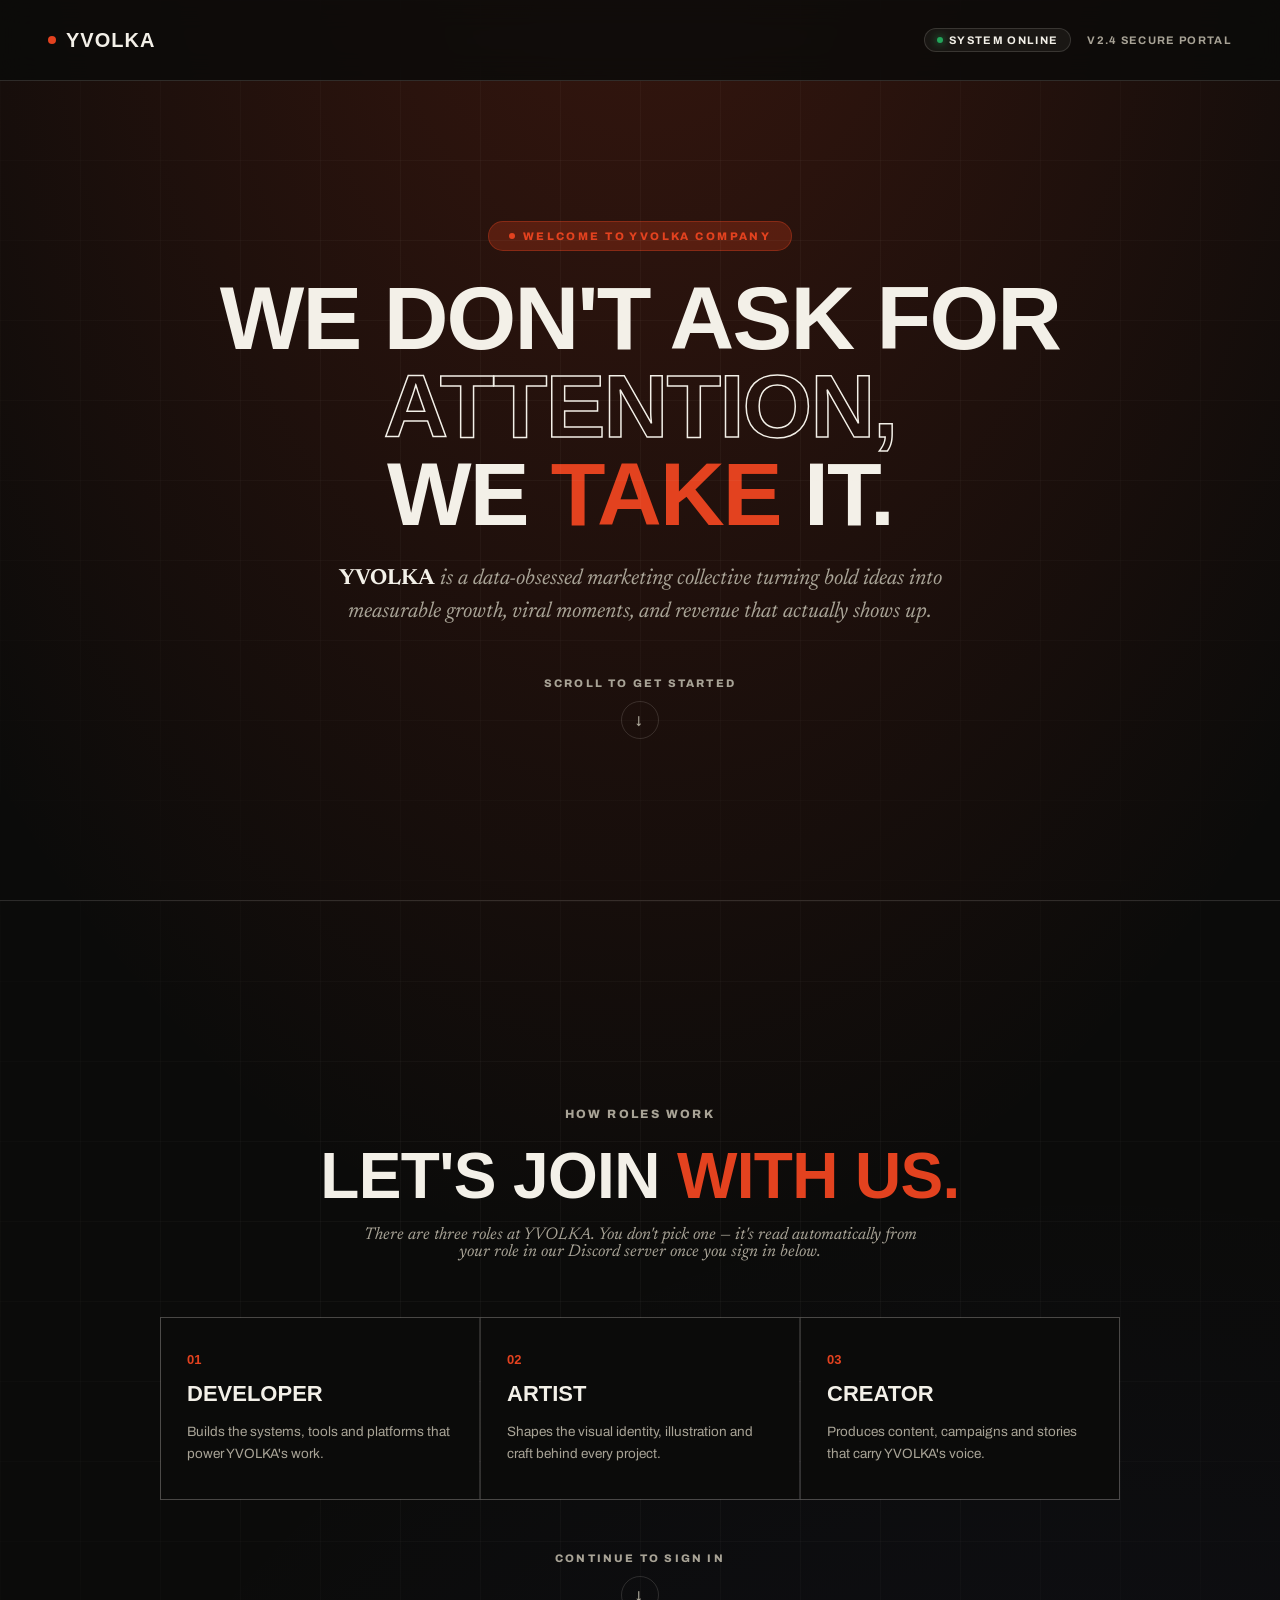
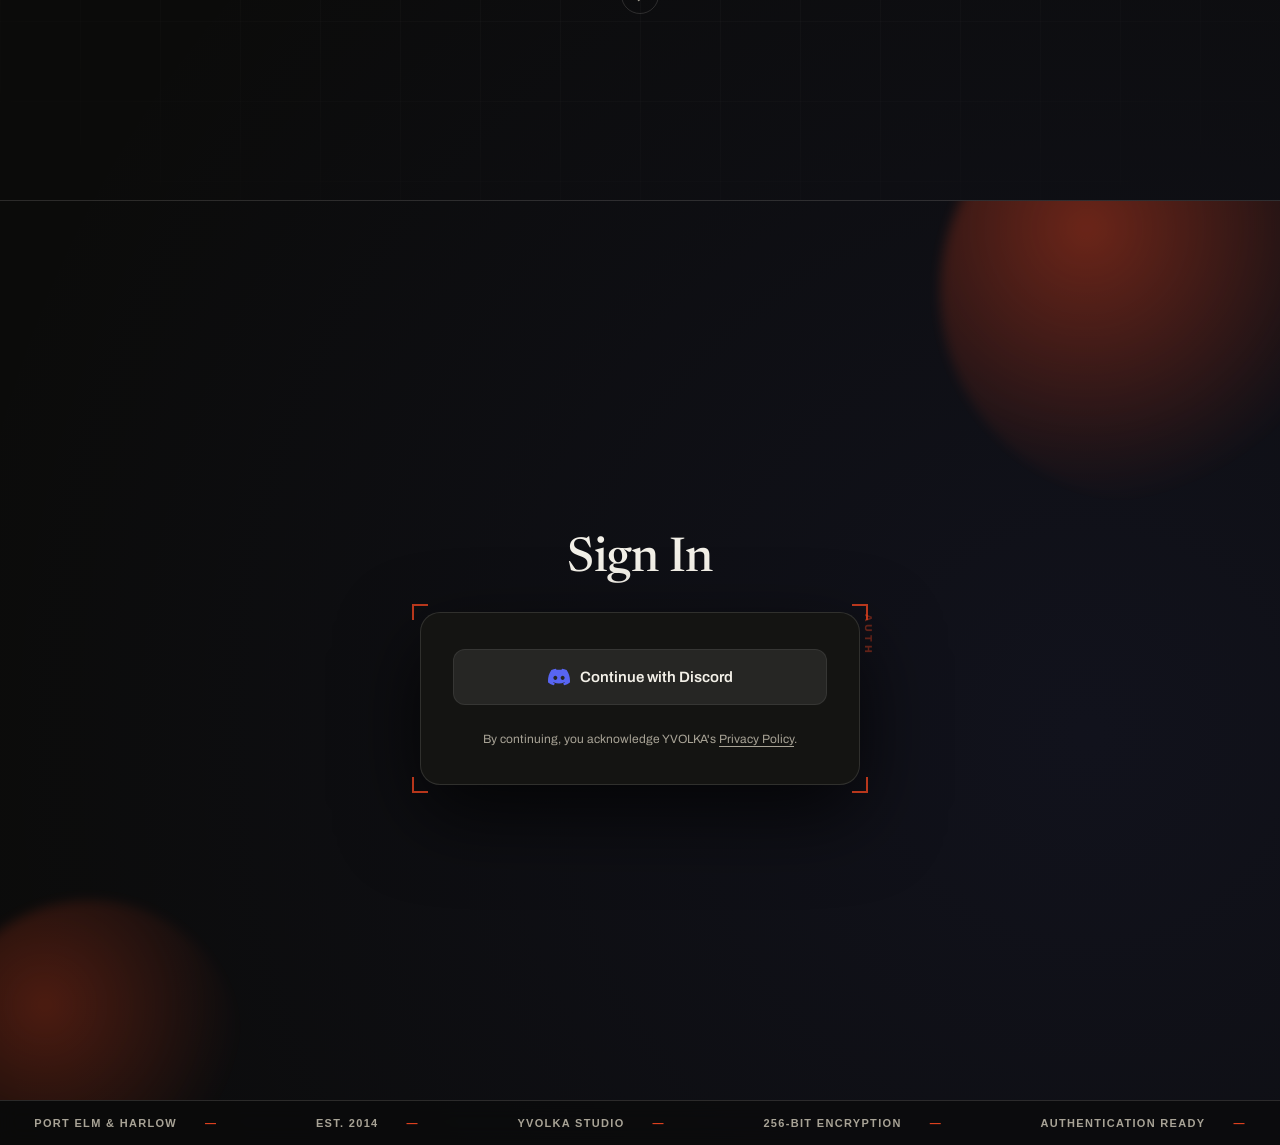
==== commit 7d2646ab: "up" ====
--- a/index.html
+++ b/index.html
@@ -88,27 +88,19 @@
 
     <!-- SECTION 2: SIGN IN CARD SECTION (SCROLL DOWN REVEAL) -->
     <section id="authSection" class="auth-section">
+      <div class="deco-blob deco-blob--a"></div>
+      <div class="deco-blob deco-blob--b"></div>
       <h2 class="auth-page-title">Sign In</h2>
 
-      <div class="auth-card">
-        <!-- Option 1: Continue with Discord -->
+      <div class="auth-card corner-frame">
+        <!-- Discord is the only sign-in path — roles are read from the
+             Discord server, so identity has to come from Discord too. -->
         <button id="discordLoginBtn" class="btn-auth-discord" title="Log in via official Discord OAuth2 API">
           <svg viewBox="0 0 127.14 96.36">
             <path d="M107.7,8.07A105.15,105.15,0,0,0,81.47,0a72.06,72.06,0,0,0-3.36,6.83A97.68,97.68,0,0,0,49,6.83,72.37,72.37,0,0,0,45.64,0,105.89,105.89,0,0,0,19.39,8.09C2.79,32.65-1.71,56.6.54,80.21h0A105.73,105.73,0,0,0,32.71,96.36,77.7,77.7,0,0,0,39.6,85.25a68.42,68.42,0,0,1-10.85-5.18c.91-.66,1.8-1.34,2.66-2a73.57,73.57,0,0,0,64.32,0c.87.69,1.76,1.37,2.66,2a68.68,68.68,0,0,1-10.87,5.19,77.5,77.5,0,0,0,6.89,11.1,105.25,105.25,0,0,0,32.19-16.14c2.64-27.38-4.51-51.11-18.91-72.13ZM42.45,65.69C36.18,65.69,31,60,31,53s5-12.74,11.43-12.74S54,45.92,53.86,53,48.8,65.69,42.45,65.69Zm42.24,0C78.41,65.69,73.25,60,73.25,53s5-12.74,11.44-12.74S96.23,45.92,96.09,53,91,65.69,84.69,65.69Z"/>
           </svg>
           Continue with Discord
         </button>
-
-        <!-- Divider "OR" -->
-        <div class="auth-divider">
-          <span>OR</span>
-        </div>
-
-        <!-- Option 2: Enter Discord Nickname -->
-        <div class="auth-input-group">
-          <input type="text" id="nicknameInputInline" class="auth-input" placeholder="Enter your Discord nickname">
-          <button id="nicknameSubmitBtn" class="btn-auth-continue">Continue with nickname</button>
-        </div>
 
         <!-- Terms Footer -->
         <p class="auth-terms">
--- a/style.css
+++ b/style.css
@@ -57,6 +57,60 @@
   pointer-events: none;
 }
 
+/* ==========================================================================
+   ORNAMENTS — reusable decorative elements so black panels never sit flat.
+   Everything stays inside the black / orange palette (var(--black), var(--red)).
+   ========================================================================== */
+
+/* Soft blurred orange blobs — drop one or two into any relatively-positioned
+   section as ambient atmosphere. Position per-instance with utility modifiers. */
+.deco-blob{
+  position: absolute;
+  border-radius: 50%;
+  background: radial-gradient(circle at 35% 35%, rgba(227,66,31,0.55), rgba(227,66,31,0.08) 60%, transparent 72%);
+  filter: blur(6px);
+  pointer-events: none;
+  z-index: 0;
+  opacity: .8;
+}
+.deco-blob--a{ width: 420px; height: 420px; top: -120px; right: -80px; }
+.deco-blob--b{ width: 300px; height: 300px; bottom: -100px; left: -60px; opacity: .55; }
+.deco-blob--c{ width: 240px; height: 240px; top: 40%; left: 46%; opacity: .35; }
+
+/* Viewfinder-style corner brackets — sits just outside the element's box,
+   drawn entirely with CSS backgrounds on a pseudo-element (never fights the
+   element's own background/border-radius). */
+.corner-frame{ position: relative; }
+.corner-frame::after{
+  content: "";
+  position: absolute;
+  inset: -9px;
+  pointer-events: none;
+  z-index: 2;
+  background-repeat: no-repeat;
+  background-image:
+    linear-gradient(var(--red), var(--red)), linear-gradient(var(--red), var(--red)),
+    linear-gradient(var(--red), var(--red)), linear-gradient(var(--red), var(--red)),
+    linear-gradient(var(--red), var(--red)), linear-gradient(var(--red), var(--red)),
+    linear-gradient(var(--red), var(--red)), linear-gradient(var(--red), var(--red));
+  background-size: 16px 2px, 2px 16px, 16px 2px, 2px 16px, 16px 2px, 2px 16px, 16px 2px, 2px 16px;
+  background-position:
+    top left, top left,
+    top right, top right,
+    bottom left, bottom left,
+    bottom right, bottom right;
+  opacity: .8;
+}
+
+/* Fine diagonal texture strip — a thin ornamental band, used to break up
+   large flat black areas without introducing a new color. */
+.deco-hatch{
+  position: absolute;
+  pointer-events: none;
+  background-image: repeating-linear-gradient(135deg, rgba(227,66,31,0.14) 0 1px, transparent 1px 14px);
+  z-index: 0;
+}
+
 /* WELCOME TOP NAV BAR */
 .welcome-top-nav {
   display: flex;
@@ -222,6 +276,7 @@
   position: relative;
   z-index: 5;
   border-top: 1px solid var(--line);
+  overflow: hidden;
 }
 
 .auth-page-title {
@@ -231,6 +286,8 @@
   color: var(--paper);
   margin-bottom: 28px;
   letter-spacing: -0.01em;
+  position: relative;
+  z-index: 3;
 }
 
 .auth-card {
@@ -239,11 +296,24 @@
   background: #141412;
   border: 1px solid rgba(243, 240, 232, 0.12);
   border-radius: 20px;
-  padding: 32px 30px;
+  padding: 36px 32px;
   box-shadow: 0 30px 80px rgba(0, 0, 0, 0.7);
   display: flex;
   flex-direction: column;
-  gap: 16px;
+  gap: 20px;
+  position: relative;
+  z-index: 3;
+}
+.auth-card::before{
+  content: "AUTH";
+  position: absolute;
+  top: 16px;
+  right: -30px;
+  transform: rotate(90deg);
+  font-size: 10px;
+  font-weight: 800;
+  letter-spacing: .3em;
+  color: rgba(227,66,31,0.4);
 }
 
 /* CONTINUE WITH DISCORD BUTTON */
@@ -258,7 +328,7 @@
   font-family: 'Archivo', sans-serif;
   font-size: 15px;
   font-weight: 600;
-  padding: 14px 20px;
+  padding: 16px 20px;
   border-radius: 12px;
   border: 1px solid rgba(243, 240, 232, 0.08);
   cursor: pointer;
@@ -266,76 +336,12 @@
 }
 .btn-auth-discord:hover {
   background: #333330;
-  border-color: rgba(243, 240, 232, 0.2);
+  border-color: rgba(227, 66, 31, 0.4);
 }
 .btn-auth-discord svg {
   width: 22px;
   height: 22px;
   fill: #5865F2;
-}
-
-/* DIVIDER "OR" */
-.auth-divider {
-  display: flex;
-  align-items: center;
-  text-align: center;
-  color: var(--paper-dim);
-  font-size: 12px;
-  font-weight: 700;
-  letter-spacing: 0.08em;
-  margin: 4px 0;
-}
-.auth-divider::before,
-.auth-divider::after {
-  content: '';
-  flex: 1;
-  border-bottom: 1px solid rgba(243, 240, 232, 0.1);
-}
-.auth-divider span {
-  padding: 0 14px;
-}
-
-/* INPUT & CONTINUE BUTTON */
-.auth-input-group {
-  display: flex;
-  flex-direction: column;
-  gap: 14px;
-}
-.auth-input {
-  width: 100%;
-  background: #1a1a18;
-  border: 1px solid rgba(243, 240, 232, 0.16);
-  border-radius: 12px;
-  color: var(--paper);
-  padding: 14px 18px;
-  font-size: 15px;
-  font-family: 'Archivo', sans-serif;
-  outline: none;
-  transition: border-color 0.2s, box-shadow 0.2s;
-}
-.auth-input::placeholder {
-  color: rgba(168, 163, 150, 0.5);
-}
-.auth-input:focus {
-  border-color: var(--paper);
-  box-shadow: 0 0 0 2px rgba(243, 240, 232, 0.1);
-}
-
-.btn-auth-continue {
-  width: 100%;
-  background: #ffffff;
-  color: #0b0b0a;
-  font-family: 'Archivo', sans-serif;
-  font-size: 15px;
-  font-weight: 700;
-  padding: 14px;
-  border-radius: 12px;
-  border: none;
-  cursor: pointer;
-  transition: all 0.2s ease;
-}
-.btn-auth-continue:hover {
-  background: #e6e3db;
 }
 
 /* TERMS DISCLAIMER */
@@ -600,10 +606,11 @@
 .dash-view.active{ display: block; }
 .dash-nav-link.active::after{ width: 100%; }
 
-/* DASHBOARD HOME — simple welcome, no long marketing content */
+/* DASHBOARD HOME — overview hub: a spotlight brief + quick links out to
+   the other tabs, instead of duplicating the numbers now living on Account. */
 .dash-welcome{
   position: relative;
-  padding: 110px 40px 80px;
+  padding: 110px 40px 90px;
   border-bottom: 1px solid var(--line);
   overflow: hidden;
 }
@@ -622,30 +629,72 @@
 .dash-welcome-title .accent{ color: var(--red); }
 .dash-welcome-sub{
   font-family:'Newsreader',serif; font-style: italic; color: var(--paper-dim); font-size: 16px;
-  max-width: 560px; line-height: 1.6; margin-bottom: 40px; position: relative; z-index: 2;
+  max-width: 560px; line-height: 1.6; margin-bottom: 44px; position: relative; z-index: 2;
 }
 .dash-welcome-sub strong{ color: var(--paper); font-style: normal; }
-.dash-welcome-stats{
-  display:flex; gap: 2px; background: var(--line); border: 1px solid var(--line);
-  max-width: 640px; margin-bottom: 36px; position: relative; z-index: 2;
-}
-.dash-stat-card{ background: var(--black); flex:1; padding: 20px 18px; }
-.dash-stat-num{ display:block; font-family:'Archivo Expanded',sans-serif; font-weight:900; font-size: 28px; color: var(--paper); }
-.dash-stat-label{ display:block; font-size: 10.5px; text-transform: uppercase; letter-spacing:.08em; color: var(--paper-dim); margin-top: 6px; }
-
-/* ACCOUNT VIEW */
-.account-section{ padding-top: 70px; }
-.account-card{
-  max-width: 560px; background: var(--panel); border: 1px solid var(--line);
-  border-radius: 16px; padding: 34px;
-}
-.account-card-top{ display: flex; gap: 18px; align-items: center; margin-bottom: 28px; }
-.account-avatar{ width: 64px; height: 64px; border-radius: 50%; border: 1.5px solid var(--red); object-fit: cover; }
-.account-name{ font-family: 'Archivo Expanded', sans-serif; font-weight: 900; font-size: 20px; text-transform: uppercase; }
-.account-rows{ border-top: 1px solid var(--line); }
-.account-row{ display: flex; justify-content: space-between; padding: 14px 0; border-bottom: 1px solid var(--line); font-size: 14px; gap: 16px; }
-.account-row span:first-child{ color: var(--paper-dim); text-transform: uppercase; font-size: 11px; letter-spacing: .08em; }
-.account-row span:last-child{ text-align: right; }
+
+/* HOME — spotlight brief + quick-link grid */
+.home-highlight-grid{
+  position: relative; z-index: 2;
+  display: grid; grid-template-columns: 1.3fr 1fr; gap: 28px; align-items: stretch;
+}
+.home-spotlight-card{
+  background: var(--panel); border: 1px solid var(--line); border-radius: 16px;
+  padding: 30px 28px; display: flex; flex-direction: column; gap: 14px;
+  position: relative; overflow: visible;
+}
+.home-spotlight-meta{ display:flex; align-items:center; gap: 12px; flex-wrap: wrap; }
+.home-spotlight-pay{ font-family:'Archivo Expanded',sans-serif; font-weight: 800; font-size: 14px; color: var(--red); }
+.home-spotlight-card h3{ font-family:'Archivo Expanded',sans-serif; font-weight: 900; font-size: 21px; text-transform: uppercase; line-height: 1.2; }
+.home-spotlight-card p{ font-size: 13px; line-height: 1.6; color: var(--paper-dim); }
+.home-spotlight-card .reel-btn{ align-self: flex-start; margin-top: auto; }
+
+.home-quicklinks{ display: flex; flex-direction: column; gap: 14px; }
+.home-quick-card{
+  flex: 1; display: flex; flex-direction: column; justify-content: center; gap: 4px;
+  background: rgba(243,240,232,0.03); border: 1px solid var(--line); border-radius: 14px;
+  padding: 18px 20px; transition: border-color .2s, background .2s, transform .2s;
+  cursor: pointer;
+}
+.home-quick-card:hover{ border-color: rgba(227,66,31,0.4); background: rgba(227,66,31,0.06); transform: translateX(4px); }
+.home-quick-card .quick-arrow{ font-family:'Archivo Expanded',sans-serif; font-weight: 800; font-size: 12px; color: var(--red); }
+.home-quick-card h4{ font-family:'Archivo Expanded',sans-serif; font-weight: 900; font-size: 15px; text-transform: uppercase; }
+.home-quick-card p{ font-size: 12.5px; color: var(--paper-dim); }
+
+/* ACCOUNT VIEW — this is the maincard: full-width, prominent, the visual
+   anchor of the tab rather than a small side panel. */
+.account-section{ padding-top: 70px; position: relative; overflow: hidden; }
+.account-maincard{
+  position: relative;
+  max-width: 100%;
+  background: linear-gradient(155deg, var(--panel) 0%, #1a1109 120%);
+  border: 1px solid rgba(227,66,31,0.22);
+  border-radius: 22px;
+  padding: 44px 46px;
+  box-shadow: 0 40px 90px rgba(0,0,0,0.55);
+}
+.account-maincard-grid{
+  display: grid; grid-template-columns: 1fr 1.15fr; gap: 40px; align-items: start;
+  position: relative; z-index: 2;
+}
+.account-identity{ display: flex; flex-direction: column; gap: 16px; }
+.account-avatar-wrap{ position: relative; width: 96px; height: 96px; }
+.account-avatar{ width: 96px; height: 96px; border-radius: 50%; border: 2px solid var(--red); object-fit: cover; }
+.account-identity-name{ display: flex; flex-direction: column; gap: 8px; }
+.account-name{ font-family: 'Archivo Expanded', sans-serif; font-weight: 900; font-size: 28px; text-transform: uppercase; line-height: 1.05; }
+.account-username{ font-size: 13px; color: var(--paper-dim); }
+.account-role-chip-row{ display:flex; align-items:center; gap: 10px; margin-top: 4px; }
+.account-role-chip-row .role-chip{ font-size: 11px; padding: 5px 12px; }
+.account-since{ font-size: 12px; color: var(--paper-dim); margin-top: 10px; }
+.account-since strong{ color: var(--paper); font-weight: 700; }
+
+.account-stats-panel{ display: flex; flex-direction: column; gap: 22px; }
+.account-stat-grid{ display: grid; grid-template-columns: repeat(2, 1fr); gap: 2px; background: var(--line); border: 1px solid var(--line); border-radius: 12px; overflow: hidden; }
+.account-stat-cell{ background: var(--black); padding: 20px 18px; }
+.account-stat-num{ display:block; font-family:'Archivo Expanded',sans-serif; font-weight:900; font-size: 30px; color: var(--paper); }
+.account-stat-label{ display:block; font-size: 10.5px; text-transform: uppercase; letter-spacing:.08em; color: var(--paper-dim); margin-top: 6px; }
+.role-status-note{ font-size: 12.5px; line-height: 1.6; color: var(--paper-dim); }
+.account-maincard-actions{ display: flex; gap: 12px; }
 
 /* CAMPAIGN CARDS */
 .campaign-grid{
@@ -675,17 +724,49 @@
 .campaign-rules{ font-size: 12.5px; line-height: 1.55; color: var(--paper-dim); border-top: 1px solid var(--line); padding-top: 12px; }
 .campaign-rules strong{ color: var(--paper); }
 
-/* SPONSORSHIP */
-.sponsorship-intro{ font-family:'Newsreader',serif; font-style: italic; color: var(--paper-dim); font-size: 16px; max-width: 640px; margin-bottom: 40px; }
-.sponsorship-grid{ display:grid; grid-template-columns: repeat(3,1fr); gap:2px; background: var(--line); margin-bottom: 36px; }
-.sponsorship-card{ background: var(--black); padding: 30px 26px; }
+/* SPONSORSHIP — information cards (tiers) stay static; sponsor names run
+   in a continuous marquee band above them. */
+.sponsorship-intro{ font-family:'Newsreader',serif; font-style: italic; color: var(--paper-dim); font-size: 16px; max-width: 640px; margin-bottom: 36px; }
+
+.sponsor-marquee{
+  position: relative;
+  border-top: 1px solid var(--line); border-bottom: 1px solid var(--line);
+  padding: 22px 0; margin-bottom: 44px; overflow: hidden;
+  mask-image: linear-gradient(90deg, transparent, black 8%, black 92%, transparent);
+  -webkit-mask-image: linear-gradient(90deg, transparent, black 8%, black 92%, transparent);
+}
+.sponsor-marquee-track{
+  display: flex; align-items: center; gap: 64px; width: max-content;
+  animation: sponsorScroll 28s linear infinite;
+}
+.sponsor-marquee:hover .sponsor-marquee-track{ animation-play-state: paused; }
+.sponsor-marquee-name{
+  font-family: 'Archivo Expanded', sans-serif; font-weight: 900; font-size: 22px;
+  text-transform: uppercase; letter-spacing: .02em; color: var(--paper-dim);
+  white-space: nowrap; display: flex; align-items: center; gap: 16px;
+  transition: color .2s;
+}
+.sponsor-marquee-name:hover{ color: var(--red); }
+.sponsor-marquee-name .dot{ width: 5px; height: 5px; border-radius: 50%; background: var(--red); flex-shrink: 0; }
+@keyframes sponsorScroll{
+  from{ transform: translateX(0); }
+  to{ transform: translateX(-50%); }
+}
+
+.sponsorship-grid{ display:grid; grid-template-columns: repeat(3,1fr); gap:2px; background: var(--line); margin-bottom: 36px; border: 1px solid var(--line); }
+.sponsorship-card{ background: var(--black); padding: 30px 26px; position: relative; }
 .sponsorship-card h3{ font-family:'Archivo Expanded',sans-serif; font-weight:900; text-transform:uppercase; font-size: 18px; margin-bottom: 10px; }
 .sponsorship-card p{ font-size: 13.5px; line-height:1.6; color: var(--paper-dim); }
 
 @media(max-width: 900px){
   .dash-welcome{ padding: 90px 22px 60px; }
-  .dash-welcome-stats{ flex-direction: column; }
-  .account-card{ padding: 26px; }
+  .home-highlight-grid{ grid-template-columns: 1fr; }
+  .account-maincard{ padding: 30px 24px; }
+  .account-maincard-grid{ grid-template-columns: 1fr; gap: 28px; }
   .campaign-grid{ grid-template-columns: 1fr; }
   .sponsorship-grid{ grid-template-columns: 1fr; }
-}
+  .deco-blob--a, .deco-blob--b, .deco-blob--c{ display: none; }
+}
+@media (prefers-reduced-motion: reduce){
+  .sponsor-marquee-track{ animation: none; }
+}
